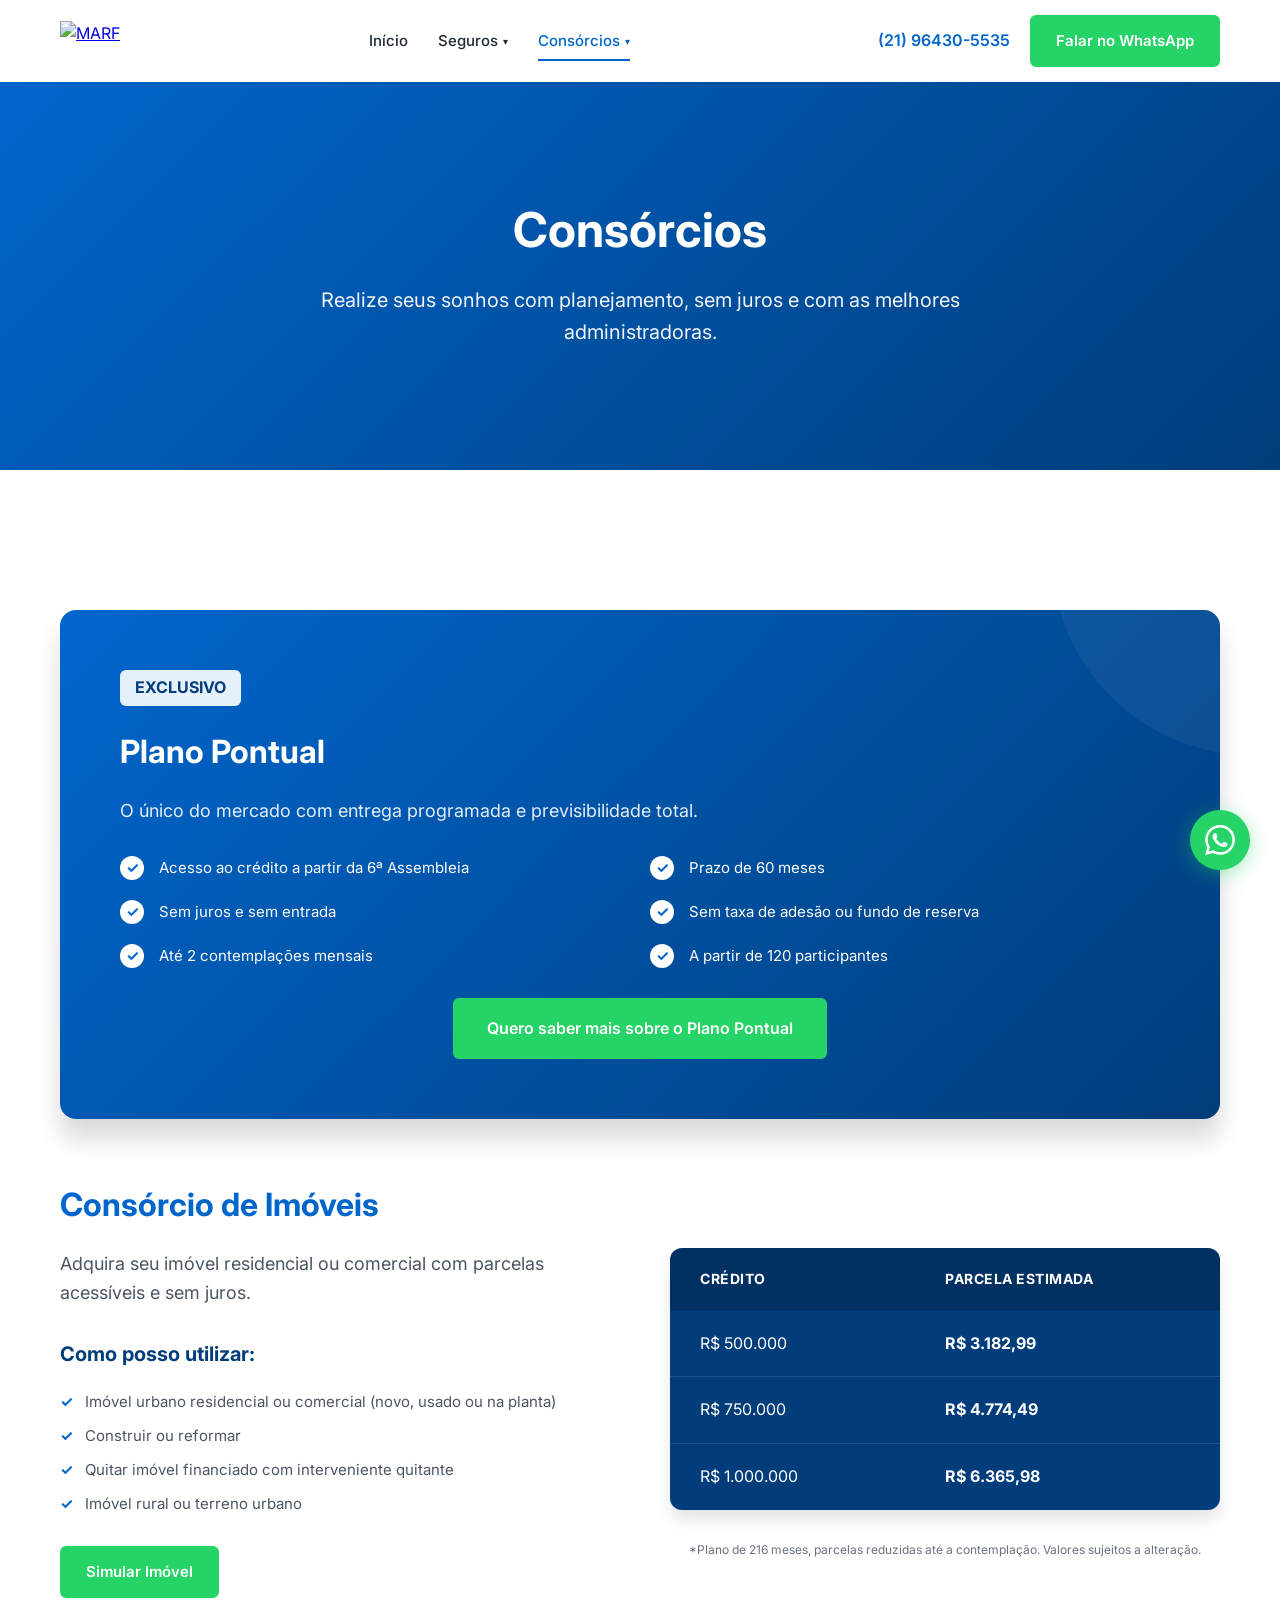
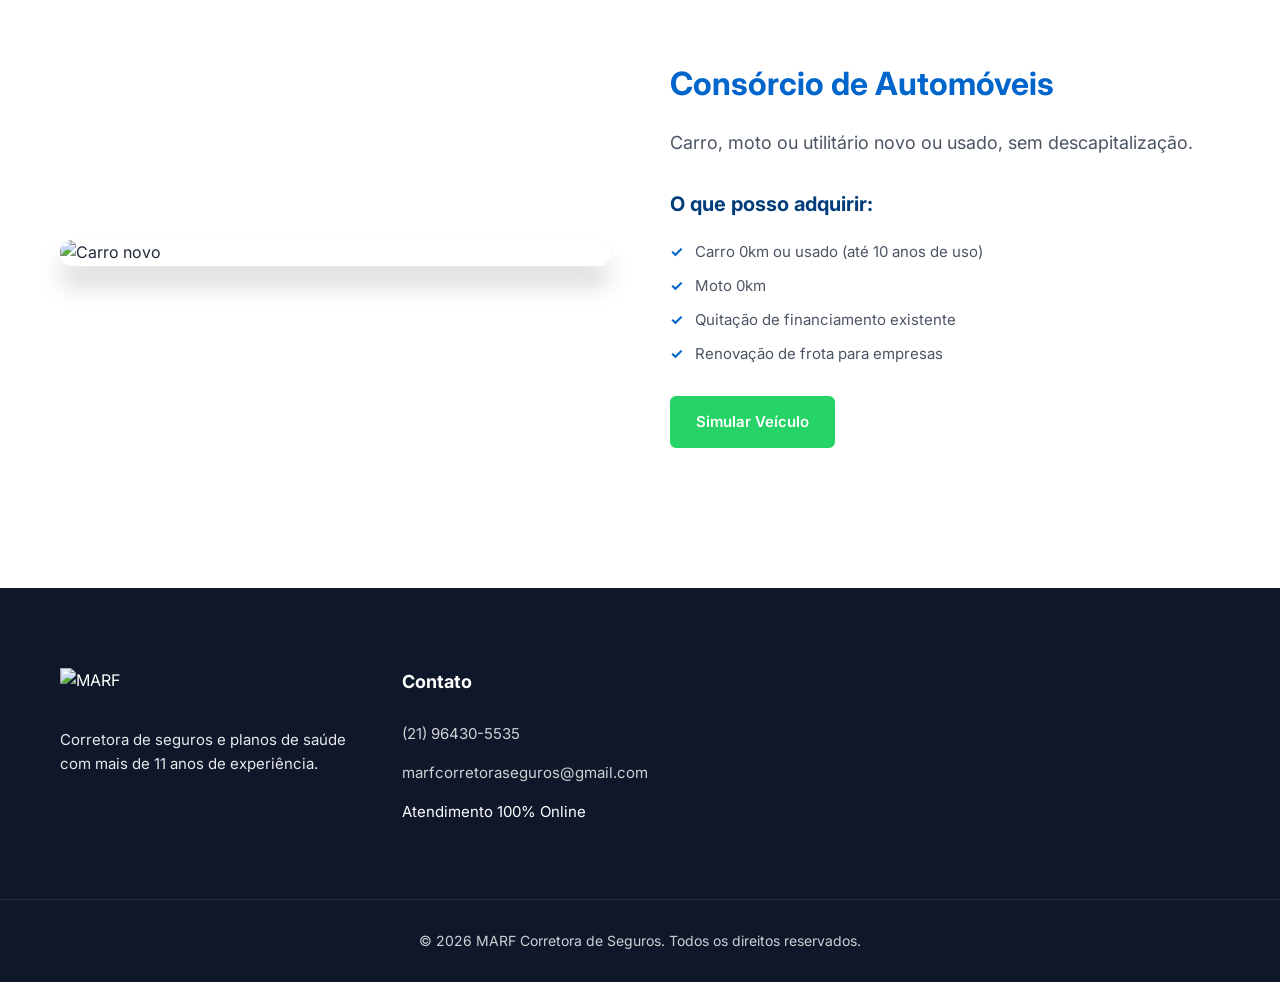
==== consorcios.html @ 1a81eced "Add files via upload" ====
<!DOCTYPE html>
<html lang="pt-BR">
<head>
  <meta charset="UTF-8">
  <meta name="viewport" content="width=device-width, initial-scale=1.0">
  <meta name="description" content="Consórcios de Imóveis, Automóveis e Serviços com a MARF. Sem juros, com as melhores administradoras.">
  <title>Consórcios – MARF Corretora de Seguros</title>
  
  <!-- Favicons -->
  <link rel="icon" type="image/png" href="/favicons/favicon-96x96.png" sizes="96x96" />
  <link rel="icon" type="image/svg+xml" href="/favicons/favicon.svg" />
  <link rel="shortcut icon" href="/favicons/favicon.ico" />
  <link rel="apple-touch-icon" sizes="180x180" href="/favicons/apple-touch-icon.png" />
  <meta name="apple-mobile-web-app-title" content="MARF" />
  <link rel="manifest" href="/favicons/site.webmanifest" />
  
  <link rel="preconnect" href="https://fonts.googleapis.com">
  <link href="https://fonts.googleapis.com/css2?family=Inter:wght@400;500;600;700&display=swap" rel="stylesheet">
  <link rel="stylesheet" href="style.css">
</head>
<body>
  <header class="header" id="main-header">
    <div class="header-container">
      <a href="/" class="logo"><img src="/img/logo.png" alt="MARF"></a>
      <nav class="main-nav">
        <ul class="nav-list">
          <li><a href="/">Início</a></li>
          <li class="dropdown">
            <a href="#" class="dropdown-toggle">Seguros <span class="arrow">▾</span></a>
            <ul class="dropdown-menu">
              <li><a href="/seguros.html?tipo=auto">Auto</a></li>
              <li><a href="/seguros.html?tipo=moto">Moto</a></li>
            </ul>
          </li>
          <li class="dropdown">
            <a href="#" class="dropdown-toggle active">Consórcios <span class="arrow">▾</span></a>
            <ul class="dropdown-menu">
              <li><a href="/consorcios.html?tipo=imoveis">Imóveis</a></li>
              <li><a href="/consorcios.html?tipo=automoveis">Automóveis</a></li>
              <li><a href="/consorcios.html?tipo=pesados">Pesados</a></li>
              <li><a href="/consorcios.html?tipo=servicos">Serviços</a></li>
            </ul>
          </li>
        </ul>
      </nav>
      <div class="nav-actions">
        <a href="tel:+5521964305535" class="phone-link">(21) 96430-5535</a>
        <a href="#" class="btn btn-whatsapp" data-wa>Falar no WhatsApp</a>
        <button class="hamburger" id="menu-toggle" aria-label="Menu"><span></span><span></span><span></span></button>
      </div>
    </div>
  </header>

  <section class="page-hero">
    <div class="hero-content">
      <h1>Consórcios</h1>
      <p>Realize seus sonhos com planejamento, sem juros e com as melhores administradoras.</p>
    </div>
  </section>

  <section class="section">
    <div class="container">
      <!-- PLANO PONTUAL DESTAQUE -->
      <div class="plano-pontual animate-on-scroll">
        <span class="highlight">EXCLUSIVO</span>
        <h3>Plano Pontual</h3>
        <p style="font-size: 18px; opacity: 0.9; margin-bottom: 20px;">O único do mercado com entrega programada e previsibilidade total.</p>
        <div class="plano-pontual-features">
          <div class="plano-pontual-feature">Acesso ao crédito a partir da 6ª Assembleia</div>
          <div class="plano-pontual-feature">Prazo de 60 meses</div>
          <div class="plano-pontual-feature">Sem juros e sem entrada</div>
          <div class="plano-pontual-feature">Sem taxa de adesão ou fundo de reserva</div>
          <div class="plano-pontual-feature">Até 2 contemplações mensais</div>
          <div class="plano-pontual-feature">A partir de 120 participantes</div>
        </div>
        <div style="margin-top: 30px; text-align: center;">
          <a href="#" class="btn btn-whatsapp btn-large" data-wa>Quero saber mais sobre o Plano Pontual</a>
        </div>
      </div>

      <!-- CONSÓRCIO DE IMÓVEIS -->
      <div class="two-column-layout animate-on-scroll">
        <div class="two-column-content">
          <h3>Consórcio de Imóveis</h3>
          <p class="subtitle">Adquira seu imóvel residencial ou comercial com parcelas acessíveis e sem juros.</p>
          <h4>Como posso utilizar:</h4>
          <ul>
            <li>Imóvel urbano residencial ou comercial (novo, usado ou na planta)</li>
            <li>Construir ou reformar</li>
            <li>Quitar imóvel financiado com interveniente quitante</li>
            <li>Imóvel rural ou terreno urbano</li>
          </ul>
          <a href="#" class="btn btn-whatsapp" data-wa>Simular Imóvel</a>
        </div>
        <div class="two-column-image">
          <div class="simulation-table">
            <div class="simulation-table-header">
              <div>Crédito</div>
              <div>Parcela Estimada</div>
            </div>
            <div class="simulation-table-row"><div>R$ 500.000</div><div><strong>R$ 3.182,99</strong></div></div>
            <div class="simulation-table-row"><div>R$ 750.000</div><div><strong>R$ 4.774,49</strong></div></div>
            <div class="simulation-table-row"><div>R$ 1.000.000</div><div><strong>R$ 6.365,98</strong></div></div>
          </div>
          <p style="font-size: 12px; color: var(--text-light); margin-top: 10px; text-align: center;">*Plano de 216 meses, parcelas reduzidas até a contemplação. Valores sujeitos a alteração.</p>
        </div>
      </div>

      <div class="section-divider" style="margin: 60px auto;"></div>

      <!-- CONSÓRCIO DE AUTOMÓVEIS -->
      <div class="two-column-layout reverse animate-on-scroll">
        <div class="two-column-content">
          <h3>Consórcio de Automóveis</h3>
          <p class="subtitle">Carro, moto ou utilitário novo ou usado, sem descapitalização.</p>
          <h4>O que posso adquirir:</h4>
          <ul>
            <li>Carro 0km ou usado (até 10 anos de uso)</li>
            <li>Moto 0km</li>
            <li>Quitação de financiamento existente</li>
            <li>Renovação de frota para empresas</li>
          </ul>
          <a href="#" class="btn btn-whatsapp" data-wa>Simular Veículo</a>
        </div>
        <div class="two-column-image">
          <img src="https://images.unsplash.com/photo-1533473359331-0135ef1b58bf?auto=format&fit=crop&w=600&q=80" alt="Carro novo" style="border-radius: 12px; box-shadow: 0 20px 25px rgba(0,0,0,0.15);">
        </div>
      </div>

    </div>
  </section>

  <footer class="footer">
    <div class="footer-container">
      <div class="footer-col">
        <img src="/img/logo-white.svg" alt="MARF" width="120" height="40" style="margin-bottom: 20px;">
        <p class="footer-desc">Corretora de seguros e planos de saúde com mais de 11 anos de experiência.</p>
      </div>
      <div class="footer-col">
        <h4>Contato</h4>
        <ul class="footer-contact">
          <li><a href="tel:+5521964305535">(21) 96430-5535</a></li>
          <li><a href="mailto:marfcorretoraseguros@gmail.com">marfcorretoraseguros@gmail.com</a></li>
          <li><span>Atendimento 100% Online</span></li>
        </ul>
      </div>
    </div>
    <div class="footer-bottom"><p>© 2026 MARF Corretora de Seguros. Todos os direitos reservados.</p></div>
  </footer>

  <a href="#" class="wa-float" id="wa-float" aria-label="Falar no WhatsApp">
    <svg width="30" height="30" viewBox="0 0 24 24" fill="white"><path d="M17.472 14.382c-.297-.149-1.758-.867-2.03-.967-.273-.099-.471-.148-.67.15-.197.297-.767.966-.94 1.164-.173.199-.347.223-.644.075-.297-.15-1.255-.463-2.39-1.475-.883-.788-1.48-1.761-1.653-2.059-.173-.297-.018-.458.13-.606.134-.133.298-.347.446-.52.149-.174.198-.298.298-.497.099-.198.05-.371-.025-.52-.075-.149-.669-1.612-.916-2.207-.242-.579-.487-.5-.669-.51-.173-.008-.371-.01-.57-.01-.198 0-.52.074-.792.372-.272.297-1.04 1.016-1.04 2.479 0 1.462 1.065 2.875 1.213 3.074.149.198 2.096 3.2 5.077 4.487.709.306 1.262.489 1.694.625.712.227 1.36.195 1.871.118.571-.085 1.758-.719 2.006-1.413.248-.694.248-1.289.173-1.413-.074-.124-.272-.198-.57-.347m-5.421 7.403h-.004a9.87 9.87 0 01-5.031-1.378l-.361-.214-3.741.982.998-3.648-.235-.374a9.86 9.86 0 01-1.51-5.26c.001-5.45 4.436-9.884 9.888-9.884 2.64 0 5.122 1.03 6.988 2.898a9.825 9.825 0 012.893 6.994c-.003 5.45-4.437 9.884-9.885 9.884m8.413-18.297A11.815 11.815 0 0012.05 0C5.495 0 .16 5.335.157 11.892c0 2.096.547 4.142 1.588 5.945L.057 24l6.305-1.654a11.882 11.882 0 005.683 1.448h.005c6.554 0 11.89-5.335 11.893-11.893a11.821 11.821 0 00-3.48-8.413z"/></svg>
  </a>

  <script src="app.js"></script>
  <script src="whatsapp.js"></script>
</body>
</html>
---- style.css ----
/* ===== VARIÁVEIS CSS (Paleta Azul Unificada) ===== */
:root {
  --primary: #0066cc;
  --primary-dark: #003d7a;
  --primary-light: #e6f0fa;
  --accent: #0052a3;
  
  --text-dark: #1f2937;
  --text-medium: #4b5563;
  --text-light: #6b7280;
  --border: #e5e7eb;
  --border-light: #f3f4f6;
  --bg-light: #f8fafc;
  --white: #ffffff;
  --dark: #0f172a;
  
  /* Mantido verde apenas para o WhatsApp (padrão de UX) */
  --whatsapp: #25D366;
  --whatsapp-dark: #128C7E;
  
  --spacing-xs: 10px;
  --spacing-sm: 15px;
  --spacing-md: 20px;
  --spacing-lg: 30px;
  --spacing-xl: 40px;
  --spacing-2xl: 60px;
  --spacing-3xl: 80px;
  
  --radius-sm: 6px;
  --radius-md: 8px;
  --radius-lg: 12px;
  --radius-xl: 16px;
  --radius-full: 50%;
  
  --shadow-sm: 0 1px 2px rgba(0,0,0,0.05);
  --shadow-md: 0 4px 6px rgba(0,0,0,0.1);
  --shadow-lg: 0 10px 15px rgba(0,0,0,0.1);
  --shadow-xl: 0 20px 25px rgba(0,0,0,0.15);
  --shadow-whatsapp: 0 4px 20px rgba(37, 211, 102, 0.4);
  
  --transition-base: 0.3s ease;
  --transition-slow: 0.6s ease;
}

/* ===== RESET E BASE ===== */
* { margin: 0; padding: 0; box-sizing: border-box; }

body {
  font-family: 'Inter', -apple-system, BlinkMacSystemFont, 'Segoe UI', sans-serif;
  line-height: 1.6;
  color: var(--text-dark);
  overflow-x: hidden;
  -webkit-font-smoothing: antialiased;
}

.container { max-width: 1200px; margin: 0 auto; padding: 0 var(--spacing-md); }
img { max-width: 100%; height: auto; display: block; }

/* Inline SVGs styling */
.icon-svg {
  width: 48px;
  height: 48px;
  stroke: var(--primary);
  stroke-width: 1.5;
  fill: none;
  stroke-linecap: round;
  stroke-linejoin: round;
  margin: 0 auto var(--spacing-md);
  display: block;
}
.icon-svg.small { width: 20px; height: 20px; margin: 0; }
.icon-svg.medium { width: 32px; height: 32px; margin: 0; }

/* ===== HEADER ===== */
.header {
  position: fixed; top: 0; left: 0; right: 0;
  background: var(--white);
  box-shadow: var(--shadow-sm);
  z-index: 1000;
  transition: all var(--transition-base);
}
.header.scrolled { box-shadow: var(--shadow-lg); }
.header-container {
  max-width: 1200px; margin: 0 auto;
  padding: var(--spacing-sm) var(--spacing-md);
  display: flex; align-items: center; justify-content: space-between;
}
.logo img { height: 40px; width: auto; transition: transform var(--transition-base); }
.logo img:hover { transform: scale(1.05); }

/* ===== NAVEGAÇÃO ===== */
.main-nav { display: flex; align-items: center; }
.nav-list { display: flex; list-style: none; gap: var(--spacing-lg); align-items: center; }
.nav-list > li > a {
  text-decoration: none; color: var(--text-dark); font-weight: 500; font-size: 15px;
  transition: color var(--transition-base); position: relative; padding: 8px 0;
}
.nav-list > li > a:hover, .nav-list > li > a.active { color: var(--primary); }
.nav-list > li > a.active::after {
  content: ''; position: absolute; bottom: 0; left: 0; right: 0; height: 2px;
  background: var(--primary); animation: slideIn 0.3s ease;
}
@keyframes slideIn { from { transform: scaleX(0); } to { transform: scaleX(1); } }

/* ===== DROPDOWN ===== */
.dropdown { position: relative; }
.dropdown-toggle {
  cursor: pointer; display: flex; align-items: center; gap: 5px;
  text-decoration: none; color: var(--text-dark); font-weight: 500; font-size: 15px;
  transition: color var(--transition-base); padding: 8px 0;
}
.dropdown-toggle:hover { color: var(--primary); }
.arrow { font-size: 10px; transition: transform var(--transition-base); }
.dropdown.active .arrow { transform: rotate(180deg); }

.dropdown-menu {
  position: absolute; top: 100%; left: 0; background: var(--white);
  min-width: 250px; box-shadow: var(--shadow-xl); border-radius: var(--radius-md);
  opacity: 0; visibility: hidden; transform: translateY(-10px);
  transition: all var(--transition-base); margin-top: var(--spacing-xs);
  border: 1px solid var(--border); overflow: hidden; z-index: 1000;
}
.dropdown.active .dropdown-menu { opacity: 1; visibility: visible; transform: translateY(0); }
.dropdown-menu li { list-style: none; border-bottom: 1px solid var(--border-light); }
.dropdown-menu li:last-child { border-bottom: none; }
.dropdown-menu a {
  display: block; padding: 12px 20px; color: var(--text-dark); font-size: 14px;
  text-decoration: none; transition: all var(--transition-base);
}
.dropdown-menu a:hover { background: var(--bg-light); color: var(--primary); padding-left: 25px; }
@media (min-width: 969px) {
  .dropdown:hover .dropdown-menu { opacity: 1; visibility: visible; transform: translateY(0); }
}

/* ===== NAV ACTIONS & BOTÕES ===== */
.nav-actions { display: flex; align-items: center; gap: var(--spacing-md); }
.phone-link {
  color: var(--primary); text-decoration: none; font-weight: 600; font-size: 16px;
  display: flex; align-items: center; gap: 5px; transition: color var(--transition-base);
}
.phone-link:hover { color: var(--primary-dark); }

.btn {
  display: inline-flex; align-items: center; justify-content: center;
  padding: 12px 24px; border-radius: var(--radius-sm); text-decoration: none;
  font-weight: 600; font-size: 15px; transition: all var(--transition-base);
  border: 2px solid transparent; cursor: pointer; gap: 8px;
}
.btn-whatsapp { background: var(--whatsapp); color: var(--white); border-color: var(--whatsapp); }
.btn-whatsapp:hover { background: var(--whatsapp-dark); border-color: var(--whatsapp-dark); transform: translateY(-2px); box-shadow: var(--shadow-whatsapp); }
.btn-outline { background: transparent; color: var(--primary); border-color: var(--primary); }
.btn-outline:hover { background: var(--primary); color: var(--white); }
.btn-large { padding: 16px 32px; font-size: 16px; }
.btn-small { padding: 8px 16px; font-size: 14px; }

/* ===== HAMBURGER ===== */
.hamburger {
  display: none; flex-direction: column; gap: 5px; background: none; border: none;
  cursor: pointer; padding: 5px; z-index: 1001;
}
.hamburger span {
  display: block; width: 25px; height: 3px; background: var(--text-dark);
  transition: all var(--transition-base); border-radius: 3px;
}
.hamburger.open span:nth-child(1) { transform: rotate(45deg) translate(5px, 5px); }
.hamburger.open span:nth-child(2) { opacity: 0; }
.hamburger.open span:nth-child(3) { transform: rotate(-45deg) translate(7px, -6px); }

/* ===== HERO ===== */
.hero {
  position: relative; height: 100vh; min-height: 600px;
  display: flex; align-items: center; justify-content: center;
  text-align: center; color: var(--white);
  background: linear-gradient(135deg, var(--primary) 0%, var(--primary-dark) 100%);
  overflow: hidden;
}
.hero-overlay {
  position: absolute; top: 0; left: 0; right: 0; bottom: 0;
  background: url('/img/hero-bg.jpg') center/cover; opacity: 0.2;
}
.hero-content {
  position: relative; z-index: 1; max-width: 800px; padding: 0 var(--spacing-md);
  animation: fadeInUp 0.8s ease;
}
@keyframes fadeInUp { from { opacity: 0; transform: translateY(30px); } to { opacity: 1; transform: translateY(0); } }
.hero h1 { font-size: 48px; font-weight: 700; margin-bottom: var(--spacing-md); line-height: 1.2; }
.hero-sub { font-size: 20px; margin-bottom: var(--spacing-xl); opacity: 0.95; }
.hero.fade-out { opacity: 0; pointer-events: none; }

/* ===== PAGE HERO ===== */
.page-hero {
  position: relative; height: 400px;
  display: flex; align-items: center; justify-content: center;
  text-align: center; color: var(--white);
  background: linear-gradient(135deg, var(--primary) 0%, var(--primary-dark) 100%);
  margin-top: 70px;
}
.page-hero h1 { font-size: 48px; font-weight: 700; margin-bottom: var(--spacing-sm); }
.page-hero p { font-size: 20px; opacity: 0.95; }

/* ===== SEÇÕES ===== */
.section { padding: var(--spacing-3xl) 0; }
.section h2 { font-size: 36px; font-weight: 700; text-align: center; margin-bottom: var(--spacing-sm); color: var(--primary); }
.section-sub { text-align: center; font-size: 18px; color: var(--text-light); margin-bottom: 50px; max-width: 600px; margin-left: auto; margin-right: auto; }
.section-title { font-size: 28px; font-weight: 700; margin: var(--spacing-2xl) 0 var(--spacing-lg); color: var(--text-dark); text-align: center; }

/* ===== STATS ===== */
.stats-section { background: var(--bg-light); }
.stats-grid { display: grid; grid-template-columns: repeat(4, 1fr); gap: var(--spacing-lg); text-align: center; }
.stat-item { padding: var(--spacing-lg) var(--spacing-md); }
.stat-number { display: block; font-size: 48px; font-weight: 700; color: var(--primary); margin-bottom: var(--spacing-xs); }
.stat-label { font-size: 16px; color: var(--text-light); font-weight: 500; }

/* ===== FEATURES ===== */
.features-grid { display: grid; grid-template-columns: repeat(4, 1fr); gap: var(--spacing-lg); }
.feature-card {
  text-align: center; padding: var(--spacing-xl) var(--spacing-lg);
  background: var(--white); border-radius: var(--radius-lg);
  box-shadow: var(--shadow-md); transition: transform var(--transition-base), box-shadow var(--transition-base);
}
.feature-card:hover { transform: translateY(-5px); box-shadow: var(--shadow-lg); }
.feature-card h3 { font-size: 20px; margin-bottom: var(--spacing-sm); color: var(--text-dark); }
.feature-card p { color: var(--text-light); font-size: 15px; line-height: 1.6; }

/* ===== HOW IT WORKS ===== */
.how-section { background: var(--bg-light); }
.steps-grid { display: grid; grid-template-columns: repeat(4, 1fr); gap: var(--spacing-lg); margin-bottom: 50px; }
.step-item { text-align: center; position: relative; }
.step-item:not(:last-child)::after {
  content: '→'; position: absolute; right: -20px; top: 30px;
  font-size: 24px; color: var(--primary); opacity: 0.5;
}
.step-number {
  display: flex; align-items: center; justify-content: center;
  width: 60px; height: 60px; background: var(--primary); color: var(--white);
  font-size: 24px; font-weight: 700; border-radius: var(--radius-full);
  margin: 0 auto var(--spacing-md); transition: transform var(--transition-base);
}
.step-item:hover .step-number { transform: scale(1.1) rotate(5deg); }
.step-item h3 { font-size: 20px; margin-bottom: var(--spacing-xs); color: var(--text-dark); }
.step-item p { color: var(--text-light); font-size: 15px; }
.cta-center { text-align: center; }

/* ===== PRODUCTS GRID ===== */
.products-grid { display: grid; grid-template-columns: repeat(auto-fit, minmax(280px, 1fr)); gap: var(--spacing-lg); margin-top: 50px; }
.product-card {
  background: var(--white); padding: var(--spacing-xl) var(--spacing-lg);
  border-radius: var(--radius-lg); border: 2px solid var(--border);
  text-align: center; transition: all var(--transition-base); position: relative; overflow: hidden;
}
.product-card::before {
  content: ''; position: absolute; top: 0; left: 0; right: 0; height: 4px;
  background: var(--primary); transform: scaleX(0); transition: transform var(--transition-base);
}
.product-card:hover { border-color: var(--primary); transform: translateY(-5px); box-shadow: 0 8px 25px rgba(0,102,204,0.15); }
.product-card:hover::before { transform: scaleX(1); }
.product-card h3 { font-size: 20px; margin-bottom: var(--spacing-sm); color: var(--text-dark); }
.product-card p { color: var(--text-light); font-size: 15px; margin-bottom: 25px; line-height: 1.6; }

/* ===== TWO COLUMN LAYOUT & TABLES ===== */
.two-column-layout { display: grid; grid-template-columns: 1fr 1fr; gap: var(--spacing-2xl); align-items: center; margin: var(--spacing-2xl) 0; }
.two-column-layout.reverse { direction: rtl; }
.two-column-layout.reverse > * { direction: ltr; }
.two-column-content h3 { font-size: 32px; font-weight: 700; margin-bottom: var(--spacing-md); color: var(--primary); }
.two-column-content .subtitle { font-size: 18px; color: var(--text-medium); margin-bottom: var(--spacing-lg); line-height: 1.6; }
.two-column-content h4 { font-size: 20px; color: var(--primary-dark); margin: var(--spacing-lg) 0 var(--spacing-md); }
.two-column-content ul { list-style: none; margin-bottom: var(--spacing-lg); }
.two-column-content li {
  font-size: 15px; color: var(--text-medium); margin-bottom: var(--spacing-xs);
  padding-left: 25px; position: relative; line-height: 1.6;
}
.two-column-content li::before { content: '✓'; position: absolute; left: 0; color: var(--primary); font-weight: bold; }

.simulation-table {
  background: var(--primary-dark); border-radius: var(--radius-lg);
  overflow: hidden; margin: var(--spacing-lg) 0; box-shadow: var(--shadow-lg);
}
.simulation-table-header {
  display: grid; grid-template-columns: 1fr 1fr; background: rgba(0,0,0,0.2);
  padding: var(--spacing-md) var(--spacing-lg); font-weight: 700; color: var(--white);
  font-size: 14px; text-transform: uppercase; letter-spacing: 0.5px;
}
.simulation-table-row {
  display: grid; grid-template-columns: 1fr 1fr; padding: var(--spacing-md) var(--spacing-lg);
  border-bottom: 1px solid rgba(255,255,255,0.1); color: var(--white); font-size: 16px;
  transition: background var(--transition-base);
}
.simulation-table-row:last-child { border-bottom: none; }
.simulation-table-row:hover { background: rgba(255,255,255,0.1); }
.simulation-table-row strong { font-weight: 700; }

.plano-pontual {
  background: linear-gradient(135deg, var(--primary) 0%, var(--primary-dark) 100%);
  border-radius: var(--radius-xl); padding: var(--spacing-2xl); color: var(--white);
  margin: var(--spacing-2xl) 0; box-shadow: var(--shadow-xl); position: relative; overflow: hidden;
}
.plano-pontual::before {
  content: ''; position: absolute; top: -50%; right: -20%; width: 400px; height: 400px;
  background: rgba(255,255,255,0.05); border-radius: var(--radius-full);
}
.plano-pontual h3 { font-size: 32px; font-weight: 700; margin-bottom: var(--spacing-md); position: relative; z-index: 1; }
.plano-pontual .highlight {
  background: var(--primary-light); color: var(--primary-dark);
  padding: 5px 15px; border-radius: var(--radius-sm); font-weight: 700;
  display: inline-block; margin-bottom: var(--spacing-md);
}
.plano-pontual-features {
  display: grid; grid-template-columns: repeat(2, 1fr); gap: var(--spacing-md);
  margin-top: var(--spacing-lg); position: relative; z-index: 1;
}
.plano-pontual-feature { display: flex; align-items: center; gap: var(--spacing-sm); font-size: 15px; }
.plano-pontual-feature::before {
  content: '✓'; background: var(--white); color: var(--primary);
  width: 24px; height: 24px; border-radius: var(--radius-full);
  display: flex; align-items: center; justify-content: center; font-weight: bold; flex-shrink: 0;
}

/* ===== FOOTER ===== */
.footer { background: var(--dark); color: var(--white); padding: var(--spacing-3xl) 0 0; }
.footer-container {
  max-width: 1200px; margin: 0 auto; padding: 0 var(--spacing-md);
  display: grid; grid-template-columns: 2fr 1fr 1fr 1fr 1fr; gap: var(--spacing-xl); margin-bottom: var(--spacing-2xl);
}
.footer-desc { font-size: 15px; line-height: 1.6; opacity: 0.9; margin-bottom: 25px; }
.footer-social { display: flex; gap: var(--spacing-sm); }
.footer-social a {
  width: 40px; height: 40px; background: rgba(255,255,255,0.1);
  border-radius: var(--radius-full); display: flex; align-items: center; justify-content: center;
  transition: all var(--transition-base);
}
.footer-social a:hover { background: var(--primary); transform: translateY(-3px); }
.footer-col h4 { font-size: 18px; margin-bottom: 25px; color: var(--white); }
.footer-col ul { list-style: none; }
.footer-col li { margin-bottom: 12px; }
.footer-col a { color: rgba(255,255,255,0.8); text-decoration: none; font-size: 15px; transition: color var(--transition-base); }
.footer-col a:hover { color: var(--primary); }
.footer-contact li { display: flex; align-items: center; gap: var(--spacing-xs); margin-bottom: var(--spacing-sm); font-size: 15px; }
.footer-bottom { border-top: 1px solid rgba(255,255,255,0.1); padding: var(--spacing-lg) var(--spacing-md); text-align: center; font-size: 14px; opacity: 0.8; }

/* ===== WHATSAPP FLOAT ===== */
.wa-float {
  position: fixed; bottom: 30px; right: 30px; width: 60px; height: 60px;
  background: var(--whatsapp); border-radius: var(--radius-full);
  display: flex; align-items: center; justify-content: center;
  box-shadow: var(--shadow-whatsapp); z-index: 999;
  transition: all var(--transition-base); animation: pulse 2s infinite;
}
@keyframes pulse {
  0%, 100% { box-shadow: var(--shadow-whatsapp); }
  50% { box-shadow: 0 6px 30px rgba(37, 211, 102, 0.6); }
}
.wa-float:hover { transform: scale(1.1); box-shadow: 0 6px 30px rgba(37, 211, 102, 0.6); animation: none; }

/* ===== ANIMAÇÕES ===== */
.animate-on-scroll { opacity: 0; transform: translateY(30px); transition: opacity var(--transition-slow), transform var(--transition-slow); }
.animate-on-scroll.animated { opacity: 1; transform: translateY(0); }

/* ===== RESPONSIVIDADE ===== */
@media (max-width: 1024px) {
  .nav-list { gap: var(--spacing-md); }
  .stats-grid, .features-grid { grid-template-columns: repeat(2, 1fr); }
  .steps-grid { grid-template-columns: repeat(2, 1fr); }
  .step-item:not(:last-child)::after { display: none; }
  .footer-container { grid-template-columns: repeat(3, 1fr); }
  .hero h1, .page-hero h1 { font-size: 40px; }
  .two-column-layout { grid-template-columns: 1fr; }
  .two-column-layout.reverse { direction: ltr; }
  .plano-pontual-features { grid-template-columns: 1fr; }
}

@media (max-width: 768px) {
  .hamburger { display: flex; }
  .main-nav {
    position: fixed; top: 70px; right: -100%; width: 260px; max-width: 75%;
    height: calc(100vh - 70px); background: var(--white); box-shadow: -5px 0 25px rgba(0,0,0,0.2);
    transition: right var(--transition-base); z-index: 999; overflow-y: auto;
  }
  .nav-open .main-nav { right: 0; }
  .nav-list { flex-direction: column; align-items: stretch; gap: 0; }
  .nav-list::before {
    content: ''; display: block; padding: var(--spacing-lg) var(--spacing-md) var(--spacing-md);
    background: url('/img/logo.svg') center/contain no-repeat; height: 80px;
    border-bottom: 1px solid var(--border-light); margin-bottom: var(--spacing-xs);
  }
  .nav-list > li { width: 100%; border-bottom: 1px solid var(--border-light); }
  .nav-list > li > a, .dropdown-toggle { display: flex; justify-content: space-between; align-items: center; padding: var(--spacing-sm) var(--spacing-md); font-size: 16px; }
  .nav-actions { position: fixed; top: var(--spacing-sm); right: 50px; z-index: 1000; }
  .nav-actions .phone-link, .nav-actions .btn-whatsapp { display: none; }
  .dropdown-menu {
    position: static; opacity: 1; visibility: visible; transform: none; box-shadow: none; border: none;
    border-left: 3px solid var(--primary); margin: 0; max-height: 0; overflow: hidden;
    transition: max-height var(--transition-base); background: var(--bg-light);
  }
  .dropdown.active .dropdown-menu { max-height: 500px; }
  .section { padding: var(--spacing-2xl) 0; }
  .section h2 { font-size: 28px; }
  .hero, .page-hero { min-height: 400px; height: auto; padding: var(--spacing-3xl) 0; }
  .hero h1, .page-hero h1 { font-size: 32px; }
  .stat-number { font-size: 36px; }
  .products-grid { grid-template-columns: 1fr; }
  .footer-container { grid-template-columns: 1fr; }
  .simulation-table-header, .simulation-table-row { grid-template-columns: 1fr; gap: var(--spacing-xs); }
}

@media (max-width: 480px) {
  .header-container { padding: var(--spacing-xs) var(--spacing-sm); }
  .logo img { height: 32px; }
  .hero h1, .page-hero h1 { font-size: 26px; }
  .btn-large { padding: 14px 24px; font-size: 15px; }
  .section h2 { font-size: 24px; }
  .stat-number { font-size: 32px; }
  .wa-float { width: 50px; height: 50px; bottom: var(--spacing-md); right: var(--spacing-md); }
}

@media (prefers-reduced-motion: reduce) {
  *, *::before, *::after {
    animation-duration: 0.01ms !important; animation-iteration-count: 1 !important; transition-duration: 0.01ms !important;
  }
  .animate-on-scroll { opacity: 1; transform: none; }
}

a:focus, button:focus { outline: 2px solid var(--primary); outline-offset: 2px; }/* ===== VARIÁVEIS CSS (Paleta Azul Unificada) ===== */
:root {
  --primary: #0066cc;
  --primary-dark: #003d7a;
  --primary-light: #e6f0fa;
  --accent: #0052a3;
  
  --text-dark: #1f2937;
  --text-medium: #4b5563;
  --text-light: #6b7280;
  --border: #e5e7eb;
  --border-light: #f3f4f6;
  --bg-light: #f8fafc;
  --white: #ffffff;
  --dark: #0f172a;
  
  /* Mantido verde apenas para o WhatsApp (padrão de UX) */
  --whatsapp: #25D366;
  --whatsapp-dark: #128C7E;
  
  --spacing-xs: 10px;
  --spacing-sm: 15px;
  --spacing-md: 20px;
  --spacing-lg: 30px;
  --spacing-xl: 40px;
  --spacing-2xl: 60px;
  --spacing-3xl: 80px;
  
  --radius-sm: 6px;
  --radius-md: 8px;
  --radius-lg: 12px;
  --radius-xl: 16px;
  --radius-full: 50%;
  
  --shadow-sm: 0 1px 2px rgba(0,0,0,0.05);
  --shadow-md: 0 4px 6px rgba(0,0,0,0.1);
  --shadow-lg: 0 10px 15px rgba(0,0,0,0.1);
  --shadow-xl: 0 20px 25px rgba(0,0,0,0.15);
  --shadow-whatsapp: 0 4px 20px rgba(37, 211, 102, 0.4);
  
  --transition-base: 0.3s ease;
  --transition-slow: 0.6s ease;
}

/* ===== RESET E BASE ===== */
* { margin: 0; padding: 0; box-sizing: border-box; }

body {
  font-family: 'Inter', -apple-system, BlinkMacSystemFont, 'Segoe UI', sans-serif;
  line-height: 1.6;
  color: var(--text-dark);
  overflow-x: hidden;
  -webkit-font-smoothing: antialiased;
}

.container { max-width: 1200px; margin: 0 auto; padding: 0 var(--spacing-md); }
img { max-width: 100%; height: auto; display: block; }

/* Inline SVGs styling */
.icon-svg {
  width: 48px;
  height: 48px;
  stroke: var(--primary);
  stroke-width: 1.5;
  fill: none;
  stroke-linecap: round;
  stroke-linejoin: round;
  margin: 0 auto var(--spacing-md);
  display: block;
}
.icon-svg.small { width: 20px; height: 20px; margin: 0; }
.icon-svg.medium { width: 32px; height: 32px; margin: 0; }

/* ===== HEADER ===== */
.header {
  position: fixed; top: 0; left: 0; right: 0;
  background: var(--white);
  box-shadow: var(--shadow-sm);
  z-index: 1000;
  transition: all var(--transition-base);
}
.header.scrolled { box-shadow: var(--shadow-lg); }
.header-container {
  max-width: 1200px; margin: 0 auto;
  padding: var(--spacing-sm) var(--spacing-md);
  display: flex; align-items: center; justify-content: space-between;
}
.logo img { height: 40px; width: auto; transition: transform var(--transition-base); }
.logo img:hover { transform: scale(1.05); }

/* ===== NAVEGAÇÃO ===== */
.main-nav { display: flex; align-items: center; }
.nav-list { display: flex; list-style: none; gap: var(--spacing-lg); align-items: center; }
.nav-list > li > a {
  text-decoration: none; color: var(--text-dark); font-weight: 500; font-size: 15px;
  transition: color var(--transition-base); position: relative; padding: 8px 0;
}
.nav-list > li > a:hover, .nav-list > li > a.active { color: var(--primary); }
.nav-list > li > a.active::after {
  content: ''; position: absolute; bottom: 0; left: 0; right: 0; height: 2px;
  background: var(--primary); animation: slideIn 0.3s ease;
}
@keyframes slideIn { from { transform: scaleX(0); } to { transform: scaleX(1); } }

/* ===== DROPDOWN ===== */
.dropdown { position: relative; }
.dropdown-toggle {
  cursor: pointer; display: flex; align-items: center; gap: 5px;
  text-decoration: none; color: var(--text-dark); font-weight: 500; font-size: 15px;
  transition: color var(--transition-base); padding: 8px 0;
}
.dropdown-toggle:hover { color: var(--primary); }
.arrow { font-size: 10px; transition: transform var(--transition-base); }
.dropdown.active .arrow { transform: rotate(180deg); }

.dropdown-menu {
  position: absolute; top: 100%; left: 0; background: var(--white);
  min-width: 250px; box-shadow: var(--shadow-xl); border-radius: var(--radius-md);
  opacity: 0; visibility: hidden; transform: translateY(-10px);
  transition: all var(--transition-base); margin-top: var(--spacing-xs);
  border: 1px solid var(--border); overflow: hidden; z-index: 1000;
}
.dropdown.active .dropdown-menu { opacity: 1; visibility: visible; transform: translateY(0); }
.dropdown-menu li { list-style: none; border-bottom: 1px solid var(--border-light); }
.dropdown-menu li:last-child { border-bottom: none; }
.dropdown-menu a {
  display: block; padding: 12px 20px; color: var(--text-dark); font-size: 14px;
  text-decoration: none; transition: all var(--transition-base);
}
.dropdown-menu a:hover { background: var(--bg-light); color: var(--primary); padding-left: 25px; }
@media (min-width: 969px) {
  .dropdown:hover .dropdown-menu { opacity: 1; visibility: visible; transform: translateY(0); }
}

/* ===== NAV ACTIONS & BOTÕES ===== */
.nav-actions { display: flex; align-items: center; gap: var(--spacing-md); }
.phone-link {
  color: var(--primary); text-decoration: none; font-weight: 600; font-size: 16px;
  display: flex; align-items: center; gap: 5px; transition: color var(--transition-base);
}
.phone-link:hover { color: var(--primary-dark); }

.btn {
  display: inline-flex; align-items: center; justify-content: center;
  padding: 12px 24px; border-radius: var(--radius-sm); text-decoration: none;
  font-weight: 600; font-size: 15px; transition: all var(--transition-base);
  border: 2px solid transparent; cursor: pointer; gap: 8px;
}
.btn-whatsapp { background: var(--whatsapp); color: var(--white); border-color: var(--whatsapp); }
.btn-whatsapp:hover { background: var(--whatsapp-dark); border-color: var(--whatsapp-dark); transform: translateY(-2px); box-shadow: var(--shadow-whatsapp); }
.btn-outline { background: transparent; color: var(--primary); border-color: var(--primary); }
.btn-outline:hover { background: var(--primary); color: var(--white); }
.btn-large { padding: 16px 32px; font-size: 16px; }
.btn-small { padding: 8px 16px; font-size: 14px; }

/* ===== HAMBURGER ===== */
.hamburger {
  display: none; flex-direction: column; gap: 5px; background: none; border: none;
  cursor: pointer; padding: 5px; z-index: 1001;
}
.hamburger span {
  display: block; width: 25px; height: 3px; background: var(--text-dark);
  transition: all var(--transition-base); border-radius: 3px;
}
.hamburger.open span:nth-child(1) { transform: rotate(45deg) translate(5px, 5px); }
.hamburger.open span:nth-child(2) { opacity: 0; }
.hamburger.open span:nth-child(3) { transform: rotate(-45deg) translate(7px, -6px); }

/* ===== HERO ===== */
.hero {
  position: relative; height: 100vh; min-height: 600px;
  display: flex; align-items: center; justify-content: center;
  text-align: center; color: var(--white);
  background: linear-gradient(135deg, var(--primary) 0%, var(--primary-dark) 100%);
  overflow: hidden;
}
.hero-overlay {
  position: absolute; top: 0; left: 0; right: 0; bottom: 0;
  background: url('/img/hero-bg.jpg') center/cover; opacity: 0.2;
}
.hero-content {
  position: relative; z-index: 1; max-width: 800px; padding: 0 var(--spacing-md);
  animation: fadeInUp 0.8s ease;
}
@keyframes fadeInUp { from { opacity: 0; transform: translateY(30px); } to { opacity: 1; transform: translateY(0); } }
.hero h1 { font-size: 48px; font-weight: 700; margin-bottom: var(--spacing-md); line-height: 1.2; }
.hero-sub { font-size: 20px; margin-bottom: var(--spacing-xl); opacity: 0.95; }
.hero.fade-out { opacity: 0; pointer-events: none; }

/* ===== PAGE HERO ===== */
.page-hero {
  position: relative; height: 400px;
  display: flex; align-items: center; justify-content: center;
  text-align: center; color: var(--white);
  background: linear-gradient(135deg, var(--primary) 0%, var(--primary-dark) 100%);
  margin-top: 70px;
}
.page-hero h1 { font-size: 48px; font-weight: 700; margin-bottom: var(--spacing-sm); }
.page-hero p { font-size: 20px; opacity: 0.95; }

/* ===== SEÇÕES ===== */
.section { padding: var(--spacing-3xl) 0; }
.section h2 { font-size: 36px; font-weight: 700; text-align: center; margin-bottom: var(--spacing-sm); color: var(--primary); }
.section-sub { text-align: center; font-size: 18px; color: var(--text-light); margin-bottom: 50px; max-width: 600px; margin-left: auto; margin-right: auto; }
.section-title { font-size: 28px; font-weight: 700; margin: var(--spacing-2xl) 0 var(--spacing-lg); color: var(--text-dark); text-align: center; }

/* ===== STATS ===== */
.stats-section { background: var(--bg-light); }
.stats-grid { display: grid; grid-template-columns: repeat(4, 1fr); gap: var(--spacing-lg); text-align: center; }
.stat-item { padding: var(--spacing-lg) var(--spacing-md); }
.stat-number { display: block; font-size: 48px; font-weight: 700; color: var(--primary); margin-bottom: var(--spacing-xs); }
.stat-label { font-size: 16px; color: var(--text-light); font-weight: 500; }

/* ===== FEATURES ===== */
.features-grid { display: grid; grid-template-columns: repeat(4, 1fr); gap: var(--spacing-lg); }
.feature-card {
  text-align: center; padding: var(--spacing-xl) var(--spacing-lg);
  background: var(--white); border-radius: var(--radius-lg);
  box-shadow: var(--shadow-md); transition: transform var(--transition-base), box-shadow var(--transition-base);
}
.feature-card:hover { transform: translateY(-5px); box-shadow: var(--shadow-lg); }
.feature-card h3 { font-size: 20px; margin-bottom: var(--spacing-sm); color: var(--text-dark); }
.feature-card p { color: var(--text-light); font-size: 15px; line-height: 1.6; }

/* ===== HOW IT WORKS ===== */
.how-section { background: var(--bg-light); }
.steps-grid { display: grid; grid-template-columns: repeat(4, 1fr); gap: var(--spacing-lg); margin-bottom: 50px; }
.step-item { text-align: center; position: relative; }
.step-item:not(:last-child)::after {
  content: '→'; position: absolute; right: -20px; top: 30px;
  font-size: 24px; color: var(--primary); opacity: 0.5;
}
.step-number {
  display: flex; align-items: center; justify-content: center;
  width: 60px; height: 60px; background: var(--primary); color: var(--white);
  font-size: 24px; font-weight: 700; border-radius: var(--radius-full);
  margin: 0 auto var(--spacing-md); transition: transform var(--transition-base);
}
.step-item:hover .step-number { transform: scale(1.1) rotate(5deg); }
.step-item h3 { font-size: 20px; margin-bottom: var(--spacing-xs); color: var(--text-dark); }
.step-item p { color: var(--text-light); font-size: 15px; }
.cta-center { text-align: center; }

/* ===== PRODUCTS GRID ===== */
.products-grid { display: grid; grid-template-columns: repeat(auto-fit, minmax(280px, 1fr)); gap: var(--spacing-lg); margin-top: 50px; }
.product-card {
  background: var(--white); padding: var(--spacing-xl) var(--spacing-lg);
  border-radius: var(--radius-lg); border: 2px solid var(--border);
  text-align: center; transition: all var(--transition-base); position: relative; overflow: hidden;
}
.product-card::before {
  content: ''; position: absolute; top: 0; left: 0; right: 0; height: 4px;
  background: var(--primary); transform: scaleX(0); transition: transform var(--transition-base);
}
.product-card:hover { border-color: var(--primary); transform: translateY(-5px); box-shadow: 0 8px 25px rgba(0,102,204,0.15); }
.product-card:hover::before { transform: scaleX(1); }
.product-card h3 { font-size: 20px; margin-bottom: var(--spacing-sm); color: var(--text-dark); }
.product-card p { color: var(--text-light); font-size: 15px; margin-bottom: 25px; line-height: 1.6; }

/* ===== TWO COLUMN LAYOUT & TABLES ===== */
.two-column-layout { display: grid; grid-template-columns: 1fr 1fr; gap: var(--spacing-2xl); align-items: center; margin: var(--spacing-2xl) 0; }
.two-column-layout.reverse { direction: rtl; }
.two-column-layout.reverse > * { direction: ltr; }
.two-column-content h3 { font-size: 32px; font-weight: 700; margin-bottom: var(--spacing-md); color: var(--primary); }
.two-column-content .subtitle { font-size: 18px; color: var(--text-medium); margin-bottom: var(--spacing-lg); line-height: 1.6; }
.two-column-content h4 { font-size: 20px; color: var(--primary-dark); margin: var(--spacing-lg) 0 var(--spacing-md); }
.two-column-content ul { list-style: none; margin-bottom: var(--spacing-lg); }
.two-column-content li {
  font-size: 15px; color: var(--text-medium); margin-bottom: var(--spacing-xs);
  padding-left: 25px; position: relative; line-height: 1.6;
}
.two-column-content li::before { content: '✓'; position: absolute; left: 0; color: var(--primary); font-weight: bold; }

.simulation-table {
  background: var(--primary-dark); border-radius: var(--radius-lg);
  overflow: hidden; margin: var(--spacing-lg) 0; box-shadow: var(--shadow-lg);
}
.simulation-table-header {
  display: grid; grid-template-columns: 1fr 1fr; background: rgba(0,0,0,0.2);
  padding: var(--spacing-md) var(--spacing-lg); font-weight: 700; color: var(--white);
  font-size: 14px; text-transform: uppercase; letter-spacing: 0.5px;
}
.simulation-table-row {
  display: grid; grid-template-columns: 1fr 1fr; padding: var(--spacing-md) var(--spacing-lg);
  border-bottom: 1px solid rgba(255,255,255,0.1); color: var(--white); font-size: 16px;
  transition: background var(--transition-base);
}
.simulation-table-row:last-child { border-bottom: none; }
.simulation-table-row:hover { background: rgba(255,255,255,0.1); }
.simulation-table-row strong { font-weight: 700; }

.plano-pontual {
  background: linear-gradient(135deg, var(--primary) 0%, var(--primary-dark) 100%);
  border-radius: var(--radius-xl); padding: var(--spacing-2xl); color: var(--white);
  margin: var(--spacing-2xl) 0; box-shadow: var(--shadow-xl); position: relative; overflow: hidden;
}
.plano-pontual::before {
  content: ''; position: absolute; top: -50%; right: -20%; width: 400px; height: 400px;
  background: rgba(255,255,255,0.05); border-radius: var(--radius-full);
}
.plano-pontual h3 { font-size: 32px; font-weight: 700; margin-bottom: var(--spacing-md); position: relative; z-index: 1; }
.plano-pontual .highlight {
  background: var(--primary-light); color: var(--primary-dark);
  padding: 5px 15px; border-radius: var(--radius-sm); font-weight: 700;
  display: inline-block; margin-bottom: var(--spacing-md);
}
.plano-pontual-features {
  display: grid; grid-template-columns: repeat(2, 1fr); gap: var(--spacing-md);
  margin-top: var(--spacing-lg); position: relative; z-index: 1;
}
.plano-pontual-feature { display: flex; align-items: center; gap: var(--spacing-sm); font-size: 15px; }
.plano-pontual-feature::before {
  content: '✓'; background: var(--white); color: var(--primary);
  width: 24px; height: 24px; border-radius: var(--radius-full);
  display: flex; align-items: center; justify-content: center; font-weight: bold; flex-shrink: 0;
}

/* ===== FOOTER ===== */
.footer { background: var(--dark); color: var(--white); padding: var(--spacing-3xl) 0 0; }
.footer-container {
  max-width: 1200px; margin: 0 auto; padding: 0 var(--spacing-md);
  display: grid; grid-template-columns: 2fr 1fr 1fr 1fr 1fr; gap: var(--spacing-xl); margin-bottom: var(--spacing-2xl);
}
.footer-desc { font-size: 15px; line-height: 1.6; opacity: 0.9; margin-bottom: 25px; }
.footer-social { display: flex; gap: var(--spacing-sm); }
.footer-social a {
  width: 40px; height: 40px; background: rgba(255,255,255,0.1);
  border-radius: var(--radius-full); display: flex; align-items: center; justify-content: center;
  transition: all var(--transition-base);
}
.footer-social a:hover { background: var(--primary); transform: translateY(-3px); }
.footer-col h4 { font-size: 18px; margin-bottom: 25px; color: var(--white); }
.footer-col ul { list-style: none; }
.footer-col li { margin-bottom: 12px; }
.footer-col a { color: rgba(255,255,255,0.8); text-decoration: none; font-size: 15px; transition: color var(--transition-base); }
.footer-col a:hover { color: var(--primary); }
.footer-contact li { display: flex; align-items: center; gap: var(--spacing-xs); margin-bottom: var(--spacing-sm); font-size: 15px; }
.footer-bottom { border-top: 1px solid rgba(255,255,255,0.1); padding: var(--spacing-lg) var(--spacing-md); text-align: center; font-size: 14px; opacity: 0.8; }

/* ===== WHATSAPP FLOAT ===== */
.wa-float {
  position: fixed; bottom: 30px; right: 30px; width: 60px; height: 60px;
  background: var(--whatsapp); border-radius: var(--radius-full);
  display: flex; align-items: center; justify-content: center;
  box-shadow: var(--shadow-whatsapp); z-index: 999;
  transition: all var(--transition-base); animation: pulse 2s infinite;
}
@keyframes pulse {
  0%, 100% { box-shadow: var(--shadow-whatsapp); }
  50% { box-shadow: 0 6px 30px rgba(37, 211, 102, 0.6); }
}
.wa-float:hover { transform: scale(1.1); box-shadow: 0 6px 30px rgba(37, 211, 102, 0.6); animation: none; }

/* ===== ANIMAÇÕES ===== */
.animate-on-scroll { opacity: 0; transform: translateY(30px); transition: opacity var(--transition-slow), transform var(--transition-slow); }
.animate-on-scroll.animated { opacity: 1; transform: translateY(0); }

/* ===== RESPONSIVIDADE ===== */
@media (max-width: 1024px) {
  .nav-list { gap: var(--spacing-md); }
  .stats-grid, .features-grid { grid-template-columns: repeat(2, 1fr); }
  .steps-grid { grid-template-columns: repeat(2, 1fr); }
  .step-item:not(:last-child)::after { display: none; }
  .footer-container { grid-template-columns: repeat(3, 1fr); }
  .hero h1, .page-hero h1 { font-size: 40px; }
  .two-column-layout { grid-template-columns: 1fr; }
  .two-column-layout.reverse { direction: ltr; }
  .plano-pontual-features { grid-template-columns: 1fr; }
}

@media (max-width: 768px) {
  .hamburger { display: flex; }
  .main-nav {
    position: fixed; top: 70px; right: -100%; width: 260px; max-width: 75%;
    height: calc(100vh - 70px); background: var(--white); box-shadow: -5px 0 25px rgba(0,0,0,0.2);
    transition: right var(--transition-base); z-index: 999; overflow-y: auto;
  }
  .nav-open .main-nav { right: 0; }
  .nav-list { flex-direction: column; align-items: stretch; gap: 0; }
  .nav-list::before {
    content: ''; display: block; padding: var(--spacing-lg) var(--spacing-md) var(--spacing-md);
    background: url('/img/logo.png') center/contain no-repeat; height: 80px;
    border-bottom: 1px solid var(--border-light); margin-bottom: var(--spacing-xs);
  }
  .nav-list > li { width: 100%; border-bottom: 1px solid var(--border-light); }
  .nav-list > li > a, .dropdown-toggle { display: flex; justify-content: space-between; align-items: center; padding: var(--spacing-sm) var(--spacing-md); font-size: 16px; }
  .nav-actions { position: fixed; top: var(--spacing-sm); right: 50px; z-index: 1000; }
  .nav-actions .phone-link, .nav-actions .btn-whatsapp { display: none; }
  .dropdown-menu {
    position: static; opacity: 1; visibility: visible; transform: none; box-shadow: none; border: none;
    border-left: 3px solid var(--primary); margin: 0; max-height: 0; overflow: hidden;
    transition: max-height var(--transition-base); background: var(--bg-light);
  }
  .dropdown.active .dropdown-menu { max-height: 500px; }
  .section { padding: var(--spacing-2xl) 0; }
  .section h2 { font-size: 28px; }
  .hero, .page-hero { min-height: 400px; height: auto; padding: var(--spacing-3xl) 0; }
  .hero h1, .page-hero h1 { font-size: 32px; }
  .stat-number { font-size: 36px; }
  .products-grid { grid-template-columns: 1fr; }
  .footer-container { grid-template-columns: 1fr; }
  .simulation-table-header, .simulation-table-row { grid-template-columns: 1fr; gap: var(--spacing-xs); }
}

@media (max-width: 480px) {
  .header-container { padding: var(--spacing-xs) var(--spacing-sm); }
  .logo img { height: 32px; }
  .hero h1, .page-hero h1 { font-size: 26px; }
  .btn-large { padding: 14px 24px; font-size: 15px; }
  .section h2 { font-size: 24px; }
  .stat-number { font-size: 32px; }
  .wa-float { width: 50px; height: 50px; bottom: var(--spacing-md); right: var(--spacing-md); }
}

@media (prefers-reduced-motion: reduce) {
  *, *::before, *::after {
    animation-duration: 0.01ms !important; animation-iteration-count: 1 !important; transition-duration: 0.01ms !important;
  }
  .animate-on-scroll { opacity: 1; transform: none; }
}

a:focus, button:focus { outline: 2px solid var(--primary); outline-offset: 2px; }
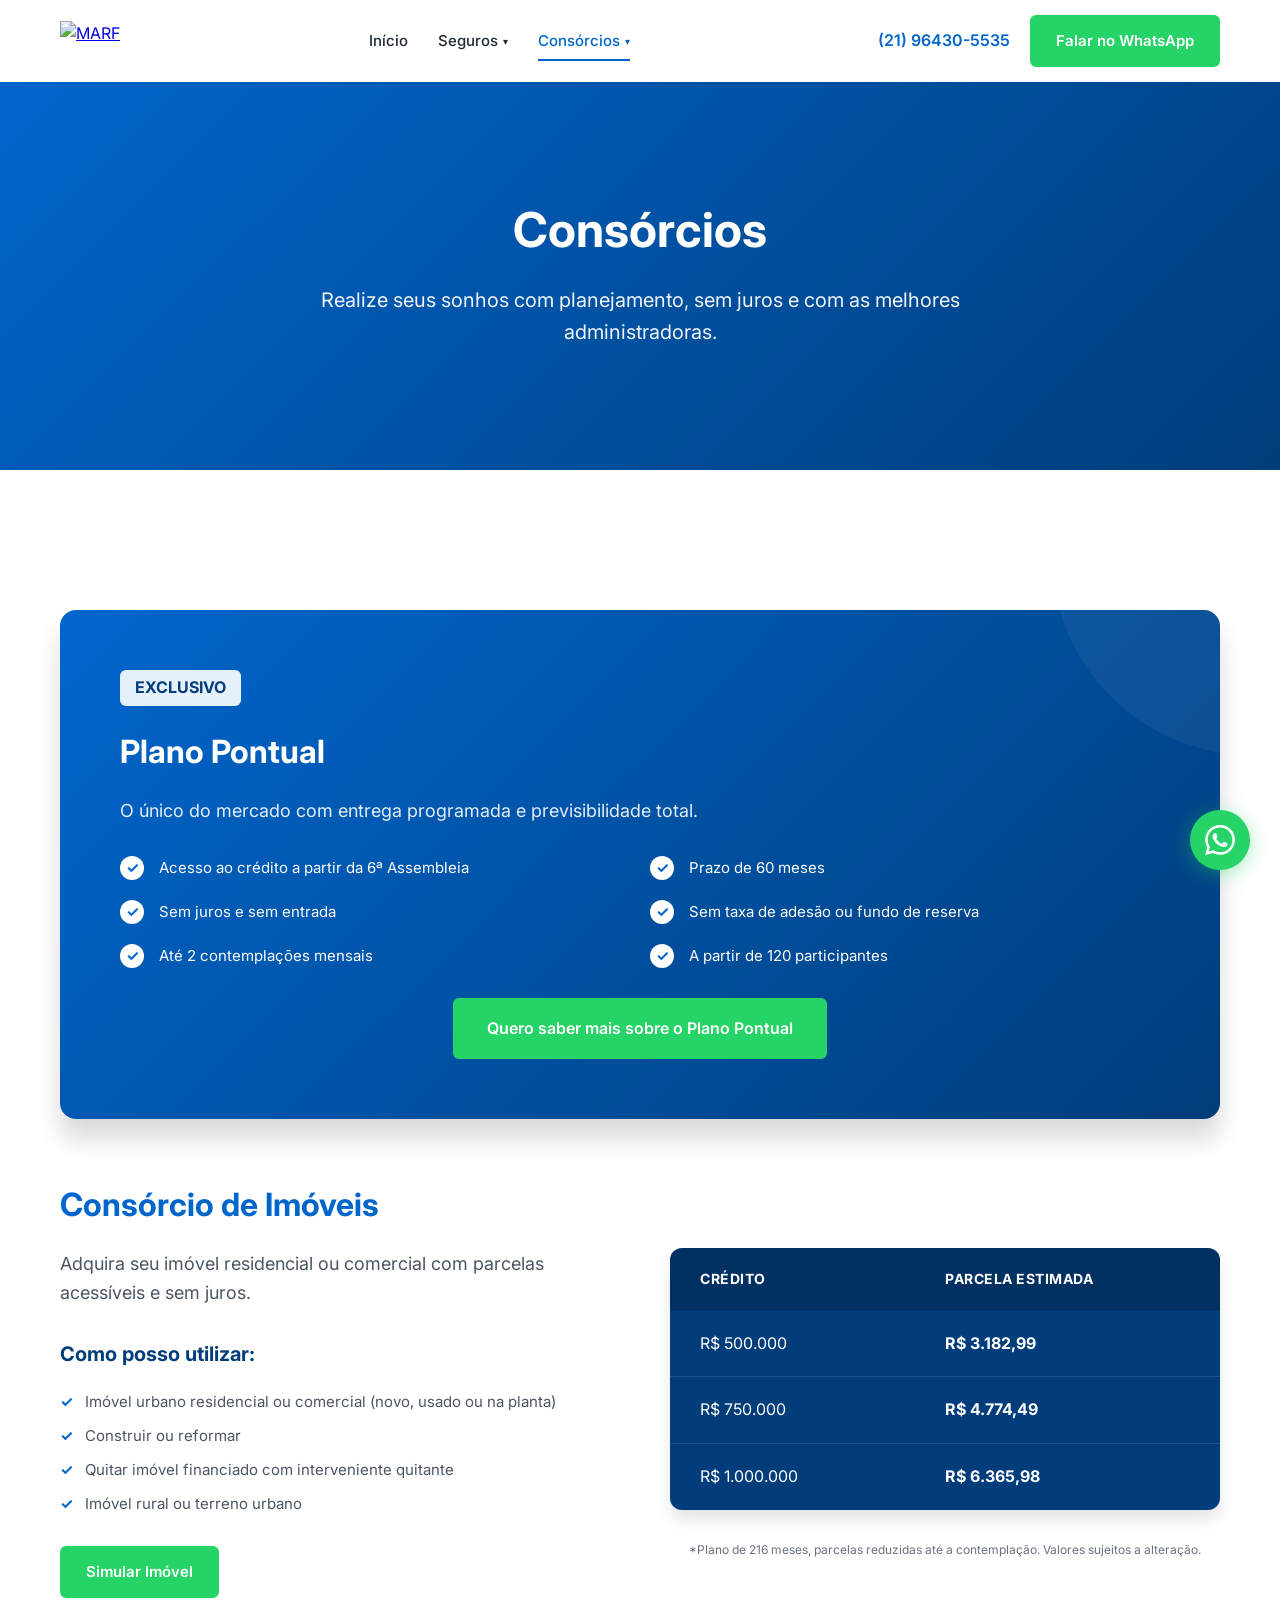
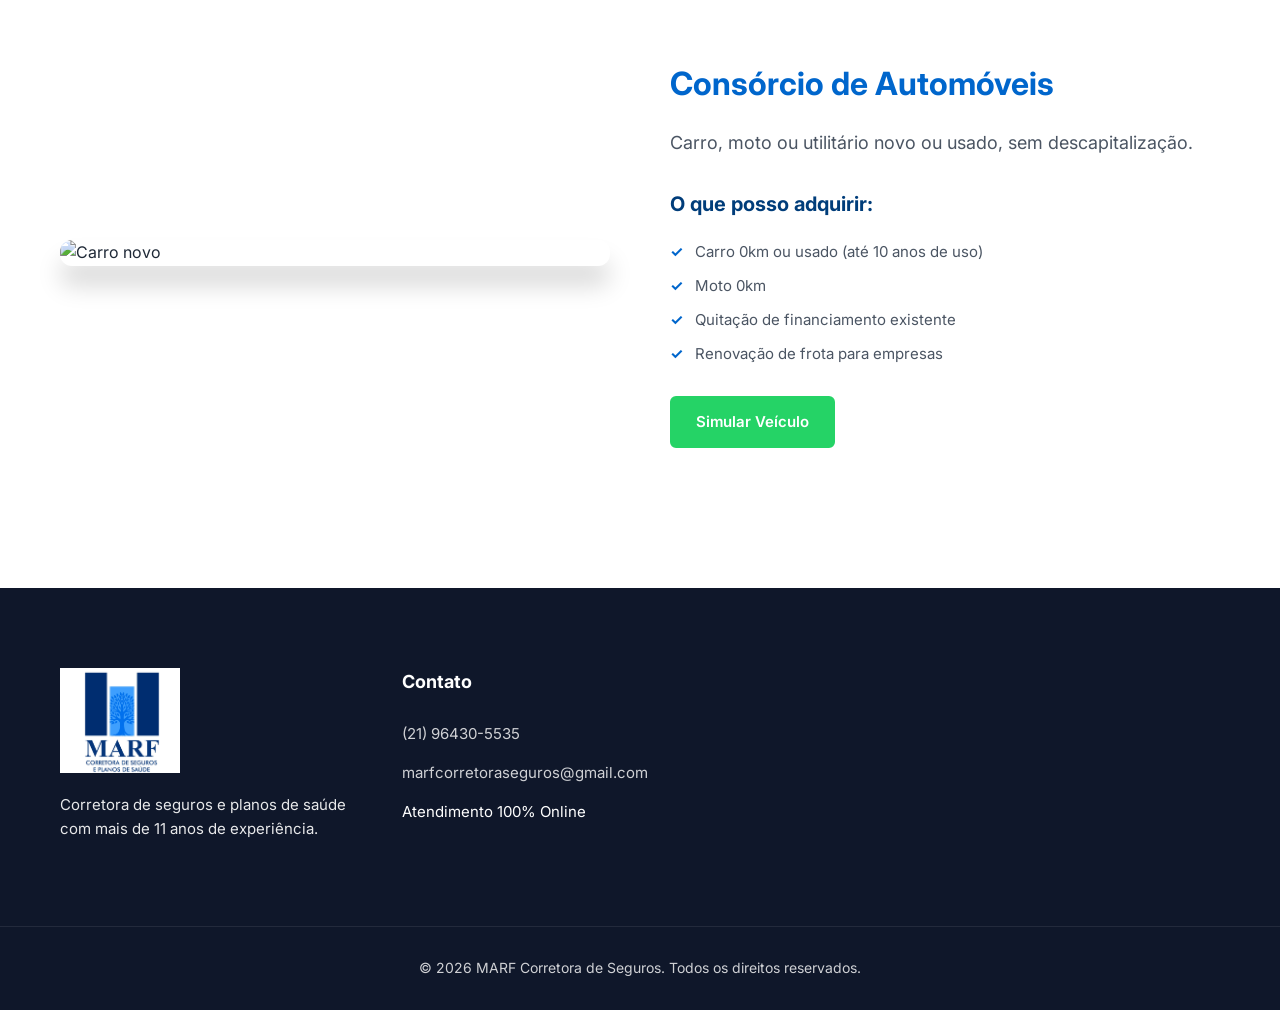
==== commit f710969d: "Fix HTML encoding issues in consorcios.html" ====
--- a/consorcios.html
+++ b/consorcios.html
@@ -133,7 +133,7 @@
   <footer class="footer">
     <div class="footer-container">
       <div class="footer-col">
-        <img src="/img/logo-white.svg" alt="MARF" width="120" height="40" style="margin-bottom: 20px;">
+        <img src="/img/logo-white.png" alt="MARF" width="120" height="40" style="margin-bottom: 20px;">
         <p class="footer-desc">Corretora de seguros e planos de saúde com mais de 11 anos de experiência.</p>
       </div>
       <div class="footer-col">
@@ -155,4 +155,4 @@
   <script src="app.js"></script>
   <script src="whatsapp.js"></script>
 </body>
-</html>+</html>
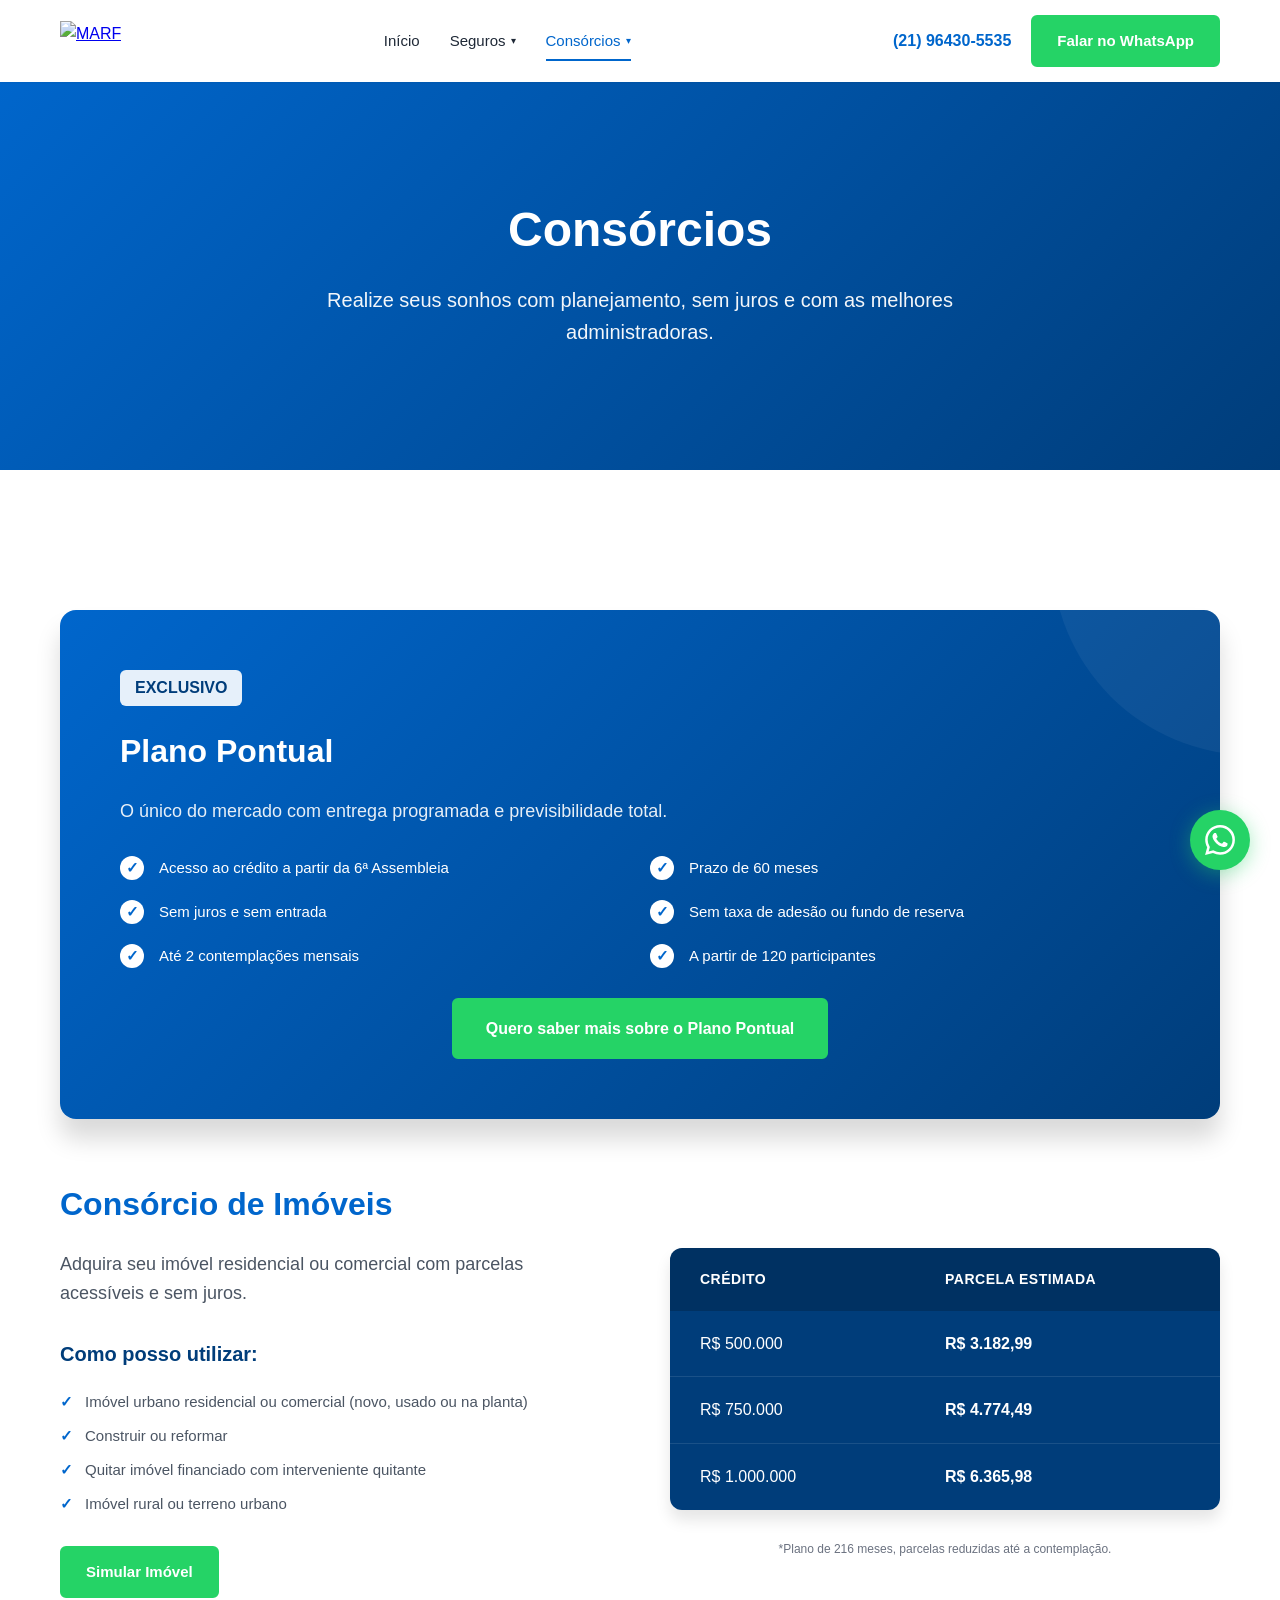
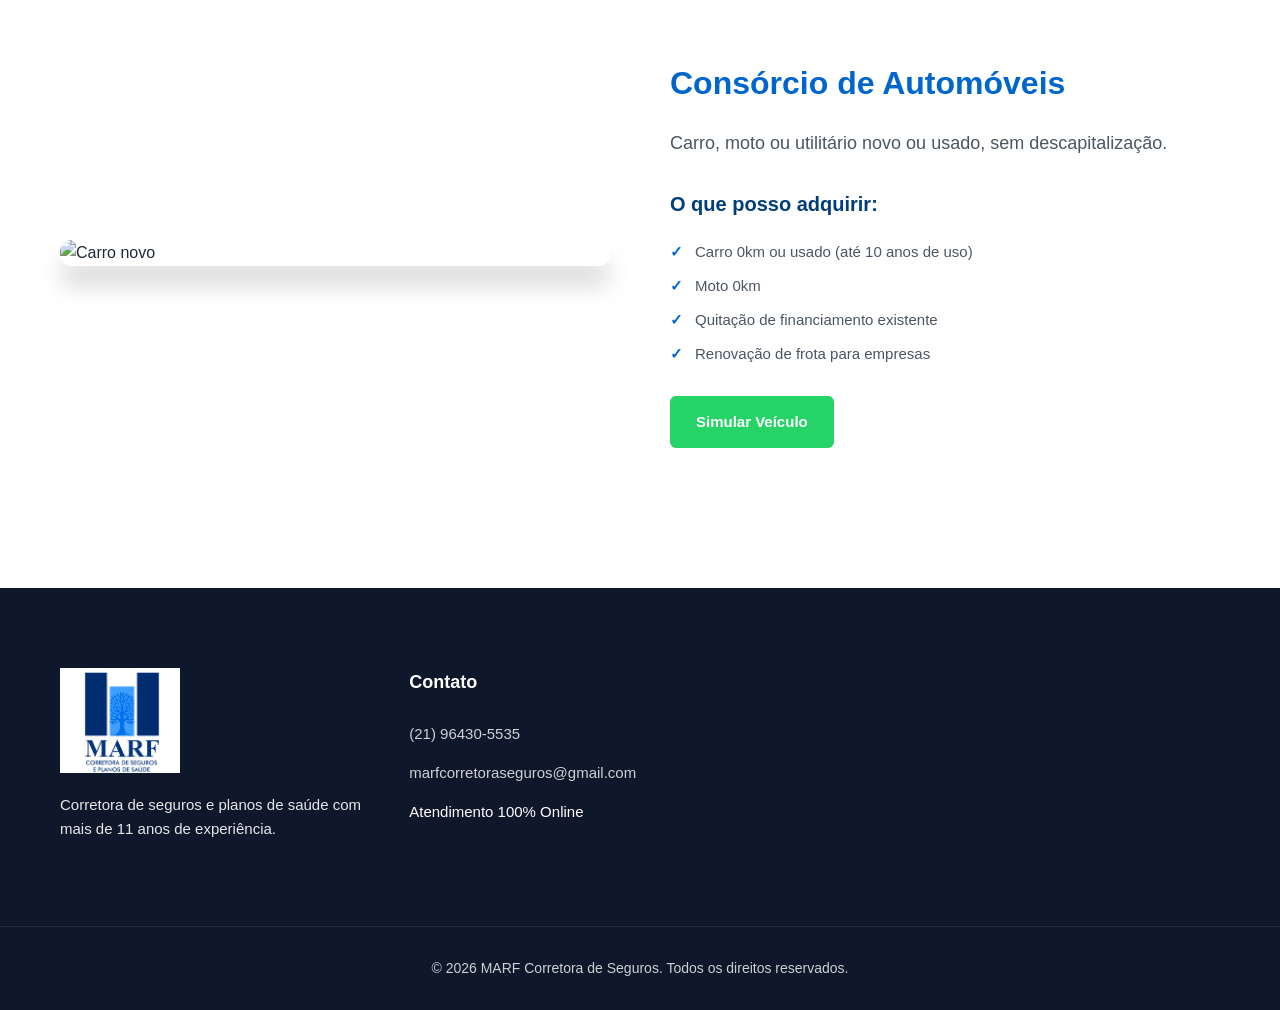
==== commit fc7d4f98: "Refactor consorcios.html structure and links Updated HTML structure and links for the consorcios pag" ====
--- a/consorcios.html
+++ b/consorcios.html
@@ -3,42 +3,31 @@
 <head>
   <meta charset="UTF-8">
   <meta name="viewport" content="width=device-width, initial-scale=1.0">
-  <meta name="description" content="Consórcios de Imóveis, Automóveis e Serviços com a MARF. Sem juros, com as melhores administradoras.">
   <title>Consórcios – MARF Corretora de Seguros</title>
-  
-  <!-- Favicons -->
-  <link rel="icon" type="image/png" href="/favicons/favicon-96x96.png" sizes="96x96" />
-  <link rel="icon" type="image/svg+xml" href="/favicons/favicon.svg" />
-  <link rel="shortcut icon" href="/favicons/favicon.ico" />
-  <link rel="apple-touch-icon" sizes="180x180" href="/favicons/apple-touch-icon.png" />
-  <meta name="apple-mobile-web-app-title" content="MARF" />
-  <link rel="manifest" href="/favicons/site.webmanifest" />
-  
-  <link rel="preconnect" href="https://fonts.googleapis.com">
-  <link href="https://fonts.googleapis.com/css2?family=Inter:wght@400;500;600;700&display=swap" rel="stylesheet">
-  <link rel="stylesheet" href="style.css">
+  <link rel="icon" type="image/png" href="./favicons/favicon-96x96.png" sizes="96x96" />
+  <link rel="stylesheet" href="./style.css">
 </head>
 <body>
   <header class="header" id="main-header">
     <div class="header-container">
-      <a href="/" class="logo"><img src="/img/logo.png" alt="MARF"></a>
+      <a href="./index.html" class="logo"><img src="./img/logo.png" alt="MARF"></a>
       <nav class="main-nav">
         <ul class="nav-list">
-          <li><a href="/">Início</a></li>
+          <li><a href="./index.html">Início</a></li>
           <li class="dropdown">
             <a href="#" class="dropdown-toggle">Seguros <span class="arrow">▾</span></a>
             <ul class="dropdown-menu">
-              <li><a href="/seguros.html?tipo=auto">Auto</a></li>
-              <li><a href="/seguros.html?tipo=moto">Moto</a></li>
+              <li><a href="./seguros.html#auto">Auto</a></li>
+              <li><a href="./seguros.html#moto">Moto</a></li>
             </ul>
           </li>
           <li class="dropdown">
             <a href="#" class="dropdown-toggle active">Consórcios <span class="arrow">▾</span></a>
             <ul class="dropdown-menu">
-              <li><a href="/consorcios.html?tipo=imoveis">Imóveis</a></li>
-              <li><a href="/consorcios.html?tipo=automoveis">Automóveis</a></li>
-              <li><a href="/consorcios.html?tipo=pesados">Pesados</a></li>
-              <li><a href="/consorcios.html?tipo=servicos">Serviços</a></li>
+              <li><a href="#imoveis">Imóveis</a></li>
+              <li><a href="#automoveis">Automóveis</a></li>
+              <li><a href="#pesados">Pesados</a></li>
+              <li><a href="#servicos">Serviços</a></li>
             </ul>
           </li>
         </ul>
@@ -60,7 +49,6 @@
 
   <section class="section">
     <div class="container">
-      <!-- PLANO PONTUAL DESTAQUE -->
       <div class="plano-pontual animate-on-scroll">
         <span class="highlight">EXCLUSIVO</span>
         <h3>Plano Pontual</h3>
@@ -78,8 +66,7 @@
         </div>
       </div>
 
-      <!-- CONSÓRCIO DE IMÓVEIS -->
-      <div class="two-column-layout animate-on-scroll">
+      <div id="imoveis" class="two-column-layout animate-on-scroll">
         <div class="two-column-content">
           <h3>Consórcio de Imóveis</h3>
           <p class="subtitle">Adquira seu imóvel residencial ou comercial com parcelas acessíveis e sem juros.</p>
@@ -94,22 +81,18 @@
         </div>
         <div class="two-column-image">
           <div class="simulation-table">
-            <div class="simulation-table-header">
-              <div>Crédito</div>
-              <div>Parcela Estimada</div>
-            </div>
+            <div class="simulation-table-header"><div>Crédito</div><div>Parcela Estimada</div></div>
             <div class="simulation-table-row"><div>R$ 500.000</div><div><strong>R$ 3.182,99</strong></div></div>
             <div class="simulation-table-row"><div>R$ 750.000</div><div><strong>R$ 4.774,49</strong></div></div>
             <div class="simulation-table-row"><div>R$ 1.000.000</div><div><strong>R$ 6.365,98</strong></div></div>
           </div>
-          <p style="font-size: 12px; color: var(--text-light); margin-top: 10px; text-align: center;">*Plano de 216 meses, parcelas reduzidas até a contemplação. Valores sujeitos a alteração.</p>
+          <p style="font-size: 12px; color: var(--text-light); margin-top: 10px; text-align: center;">*Plano de 216 meses, parcelas reduzidas até a contemplação.</p>
         </div>
       </div>
 
       <div class="section-divider" style="margin: 60px auto;"></div>
 
-      <!-- CONSÓRCIO DE AUTOMÓVEIS -->
-      <div class="two-column-layout reverse animate-on-scroll">
+      <div id="automoveis" class="two-column-layout reverse animate-on-scroll">
         <div class="two-column-content">
           <h3>Consórcio de Automóveis</h3>
           <p class="subtitle">Carro, moto ou utilitário novo ou usado, sem descapitalização.</p>
@@ -133,7 +116,7 @@
   <footer class="footer">
     <div class="footer-container">
       <div class="footer-col">
-        <img src="/img/logo-white.png" alt="MARF" width="120" height="40" style="margin-bottom: 20px;">
+        <img src="./img/logo-white.png" alt="MARF" width="120" height="40" style="margin-bottom: 20px;">
         <p class="footer-desc">Corretora de seguros e planos de saúde com mais de 11 anos de experiência.</p>
       </div>
       <div class="footer-col">
@@ -152,7 +135,7 @@
     <svg width="30" height="30" viewBox="0 0 24 24" fill="white"><path d="M17.472 14.382c-.297-.149-1.758-.867-2.03-.967-.273-.099-.471-.148-.67.15-.197.297-.767.966-.94 1.164-.173.199-.347.223-.644.075-.297-.15-1.255-.463-2.39-1.475-.883-.788-1.48-1.761-1.653-2.059-.173-.297-.018-.458.13-.606.134-.133.298-.347.446-.52.149-.174.198-.298.298-.497.099-.198.05-.371-.025-.52-.075-.149-.669-1.612-.916-2.207-.242-.579-.487-.5-.669-.51-.173-.008-.371-.01-.57-.01-.198 0-.52.074-.792.372-.272.297-1.04 1.016-1.04 2.479 0 1.462 1.065 2.875 1.213 3.074.149.198 2.096 3.2 5.077 4.487.709.306 1.262.489 1.694.625.712.227 1.36.195 1.871.118.571-.085 1.758-.719 2.006-1.413.248-.694.248-1.289.173-1.413-.074-.124-.272-.198-.57-.347m-5.421 7.403h-.004a9.87 9.87 0 01-5.031-1.378l-.361-.214-3.741.982.998-3.648-.235-.374a9.86 9.86 0 01-1.51-5.26c.001-5.45 4.436-9.884 9.888-9.884 2.64 0 5.122 1.03 6.988 2.898a9.825 9.825 0 012.893 6.994c-.003 5.45-4.437 9.884-9.885 9.884m8.413-18.297A11.815 11.815 0 0012.05 0C5.495 0 .16 5.335.157 11.892c0 2.096.547 4.142 1.588 5.945L.057 24l6.305-1.654a11.882 11.882 0 005.683 1.448h.005c6.554 0 11.89-5.335 11.893-11.893a11.821 11.821 0 00-3.48-8.413z"/></svg>
   </a>
 
-  <script src="app.js"></script>
-  <script src="whatsapp.js"></script>
+  <script src="./app.js"></script>
+  <script src="./whatsapp.js"></script>
 </body>
 </html>
--- a/style.css
+++ b/style.css
@@ -1,10 +1,8 @@
-/* ===== VARIÁVEIS CSS (Paleta Azul Unificada) ===== */
+/* ===== VARIÁVEIS CSS ===== */
 :root {
   --primary: #0066cc;
   --primary-dark: #003d7a;
   --primary-light: #e6f0fa;
-  --accent: #0052a3;
-  
   --text-dark: #1f2937;
   --text-medium: #4b5563;
   --text-light: #6b7280;
@@ -13,11 +11,8 @@
   --bg-light: #f8fafc;
   --white: #ffffff;
   --dark: #0f172a;
-  
-  /* Mantido verde apenas para o WhatsApp (padrão de UX) */
   --whatsapp: #25D366;
   --whatsapp-dark: #128C7E;
-  
   --spacing-xs: 10px;
   --spacing-sm: 15px;
   --spacing-md: 20px;
@@ -25,26 +20,23 @@
   --spacing-xl: 40px;
   --spacing-2xl: 60px;
   --spacing-3xl: 80px;
-  
   --radius-sm: 6px;
   --radius-md: 8px;
   --radius-lg: 12px;
   --radius-xl: 16px;
   --radius-full: 50%;
-  
   --shadow-sm: 0 1px 2px rgba(0,0,0,0.05);
   --shadow-md: 0 4px 6px rgba(0,0,0,0.1);
   --shadow-lg: 0 10px 15px rgba(0,0,0,0.1);
   --shadow-xl: 0 20px 25px rgba(0,0,0,0.15);
   --shadow-whatsapp: 0 4px 20px rgba(37, 211, 102, 0.4);
-  
   --transition-base: 0.3s ease;
   --transition-slow: 0.6s ease;
 }
 
 /* ===== RESET E BASE ===== */
 * { margin: 0; padding: 0; box-sizing: border-box; }
-
+html { scroll-behavior: smooth; } /* ROLAGEM SUAVE PARA AS ÂNCORAS */
 body {
   font-family: 'Inter', -apple-system, BlinkMacSystemFont, 'Segoe UI', sans-serif;
   line-height: 1.6;
@@ -52,37 +44,24 @@
   overflow-x: hidden;
   -webkit-font-smoothing: antialiased;
 }
-
 .container { max-width: 1200px; margin: 0 auto; padding: 0 var(--spacing-md); }
 img { max-width: 100%; height: auto; display: block; }
 
-/* Inline SVGs styling */
 .icon-svg {
-  width: 48px;
-  height: 48px;
-  stroke: var(--primary);
-  stroke-width: 1.5;
-  fill: none;
-  stroke-linecap: round;
-  stroke-linejoin: round;
-  margin: 0 auto var(--spacing-md);
-  display: block;
+  width: 48px; height: 48px; stroke: var(--primary); stroke-width: 1.5;
+  fill: none; stroke-linecap: round; stroke-linejoin: round;
+  margin: 0 auto var(--spacing-md); display: block;
 }
 .icon-svg.small { width: 20px; height: 20px; margin: 0; }
-.icon-svg.medium { width: 32px; height: 32px; margin: 0; }
 
 /* ===== HEADER ===== */
 .header {
-  position: fixed; top: 0; left: 0; right: 0;
-  background: var(--white);
-  box-shadow: var(--shadow-sm);
-  z-index: 1000;
-  transition: all var(--transition-base);
+  position: fixed; top: 0; left: 0; right: 0; background: var(--white);
+  box-shadow: var(--shadow-sm); z-index: 1000; transition: all var(--transition-base);
 }
 .header.scrolled { box-shadow: var(--shadow-lg); }
 .header-container {
-  max-width: 1200px; margin: 0 auto;
-  padding: var(--spacing-sm) var(--spacing-md);
+  max-width: 1200px; margin: 0 auto; padding: var(--spacing-sm) var(--spacing-md);
   display: flex; align-items: center; justify-content: space-between;
 }
 .logo img { height: 40px; width: auto; transition: transform var(--transition-base); }
@@ -115,7 +94,7 @@
 
 .dropdown-menu {
   position: absolute; top: 100%; left: 0; background: var(--white);
-  min-width: 250px; box-shadow: var(--shadow-xl); border-radius: var(--radius-md);
+  min-width: 220px; box-shadow: var(--shadow-xl); border-radius: var(--radius-md);
   opacity: 0; visibility: hidden; transform: translateY(-10px);
   transition: all var(--transition-base); margin-top: var(--spacing-xs);
   border: 1px solid var(--border); overflow: hidden; z-index: 1000;
@@ -139,7 +118,6 @@
   display: flex; align-items: center; gap: 5px; transition: color var(--transition-base);
 }
 .phone-link:hover { color: var(--primary-dark); }
-
 .btn {
   display: inline-flex; align-items: center; justify-content: center;
   padding: 12px 24px; border-radius: var(--radius-sm); text-decoration: none;
@@ -176,7 +154,7 @@
 }
 .hero-overlay {
   position: absolute; top: 0; left: 0; right: 0; bottom: 0;
-  background: url('/img/hero-bg.jpg') center/cover; opacity: 0.2;
+  background: url('./img/hero-bg.jpg') center/cover; opacity: 0.2;
 }
 .hero-content {
   position: relative; z-index: 1; max-width: 800px; padding: 0 var(--spacing-md);
@@ -199,7 +177,7 @@
 .page-hero p { font-size: 20px; opacity: 0.95; }
 
 /* ===== SEÇÕES ===== */
-.section { padding: var(--spacing-3xl) 0; }
+.section { padding: var(--spacing-3xl) 0; scroll-margin-top: 100px; } /* scroll-margin-top evita que o header fixe cubra o título */
 .section h2 { font-size: 36px; font-weight: 700; text-align: center; margin-bottom: var(--spacing-sm); color: var(--primary); }
 .section-sub { text-align: center; font-size: 18px; color: var(--text-light); margin-bottom: 50px; max-width: 600px; margin-left: auto; margin-right: auto; }
 .section-title { font-size: 28px; font-weight: 700; margin: var(--spacing-2xl) 0 var(--spacing-lg); color: var(--text-dark); text-align: center; }
@@ -242,7 +220,7 @@
 .cta-center { text-align: center; }
 
 /* ===== PRODUCTS GRID ===== */
-.products-grid { display: grid; grid-template-columns: repeat(auto-fit, minmax(280px, 1fr)); gap: var(--spacing-lg); margin-top: 50px; }
+.products-grid { display: grid; grid-template-columns: repeat(auto-fit, minmax(260px, 1fr)); gap: var(--spacing-lg); margin-top: 50px; }
 .product-card {
   background: var(--white); padding: var(--spacing-xl) var(--spacing-lg);
   border-radius: var(--radius-lg); border: 2px solid var(--border);
@@ -371,7 +349,7 @@
 @media (max-width: 768px) {
   .hamburger { display: flex; }
   .main-nav {
-    position: fixed; top: 70px; right: -100%; width: 260px; max-width: 75%;
+    position: fixed; top: 70px; right: -100%; width: 280px; max-width: 80%;
     height: calc(100vh - 70px); background: var(--white); box-shadow: -5px 0 25px rgba(0,0,0,0.2);
     transition: right var(--transition-base); z-index: 999; overflow-y: auto;
   }
@@ -379,7 +357,7 @@
   .nav-list { flex-direction: column; align-items: stretch; gap: 0; }
   .nav-list::before {
     content: ''; display: block; padding: var(--spacing-lg) var(--spacing-md) var(--spacing-md);
-    background: url('/img/logo.svg') center/contain no-repeat; height: 80px;
+    background: url('./img/logo.png') center/contain no-repeat; height: 80px;
     border-bottom: 1px solid var(--border-light); margin-bottom: var(--spacing-xs);
   }
   .nav-list > li { width: 100%; border-bottom: 1px solid var(--border-light); }
@@ -418,426 +396,4 @@
   }
   .animate-on-scroll { opacity: 1; transform: none; }
 }
-
-a:focus, button:focus { outline: 2px solid var(--primary); outline-offset: 2px; }/* ===== VARIÁVEIS CSS (Paleta Azul Unificada) ===== */
-:root {
-  --primary: #0066cc;
-  --primary-dark: #003d7a;
-  --primary-light: #e6f0fa;
-  --accent: #0052a3;
-  
-  --text-dark: #1f2937;
-  --text-medium: #4b5563;
-  --text-light: #6b7280;
-  --border: #e5e7eb;
-  --border-light: #f3f4f6;
-  --bg-light: #f8fafc;
-  --white: #ffffff;
-  --dark: #0f172a;
-  
-  /* Mantido verde apenas para o WhatsApp (padrão de UX) */
-  --whatsapp: #25D366;
-  --whatsapp-dark: #128C7E;
-  
-  --spacing-xs: 10px;
-  --spacing-sm: 15px;
-  --spacing-md: 20px;
-  --spacing-lg: 30px;
-  --spacing-xl: 40px;
-  --spacing-2xl: 60px;
-  --spacing-3xl: 80px;
-  
-  --radius-sm: 6px;
-  --radius-md: 8px;
-  --radius-lg: 12px;
-  --radius-xl: 16px;
-  --radius-full: 50%;
-  
-  --shadow-sm: 0 1px 2px rgba(0,0,0,0.05);
-  --shadow-md: 0 4px 6px rgba(0,0,0,0.1);
-  --shadow-lg: 0 10px 15px rgba(0,0,0,0.1);
-  --shadow-xl: 0 20px 25px rgba(0,0,0,0.15);
-  --shadow-whatsapp: 0 4px 20px rgba(37, 211, 102, 0.4);
-  
-  --transition-base: 0.3s ease;
-  --transition-slow: 0.6s ease;
-}
-
-/* ===== RESET E BASE ===== */
-* { margin: 0; padding: 0; box-sizing: border-box; }
-
-body {
-  font-family: 'Inter', -apple-system, BlinkMacSystemFont, 'Segoe UI', sans-serif;
-  line-height: 1.6;
-  color: var(--text-dark);
-  overflow-x: hidden;
-  -webkit-font-smoothing: antialiased;
-}
-
-.container { max-width: 1200px; margin: 0 auto; padding: 0 var(--spacing-md); }
-img { max-width: 100%; height: auto; display: block; }
-
-/* Inline SVGs styling */
-.icon-svg {
-  width: 48px;
-  height: 48px;
-  stroke: var(--primary);
-  stroke-width: 1.5;
-  fill: none;
-  stroke-linecap: round;
-  stroke-linejoin: round;
-  margin: 0 auto var(--spacing-md);
-  display: block;
-}
-.icon-svg.small { width: 20px; height: 20px; margin: 0; }
-.icon-svg.medium { width: 32px; height: 32px; margin: 0; }
-
-/* ===== HEADER ===== */
-.header {
-  position: fixed; top: 0; left: 0; right: 0;
-  background: var(--white);
-  box-shadow: var(--shadow-sm);
-  z-index: 1000;
-  transition: all var(--transition-base);
-}
-.header.scrolled { box-shadow: var(--shadow-lg); }
-.header-container {
-  max-width: 1200px; margin: 0 auto;
-  padding: var(--spacing-sm) var(--spacing-md);
-  display: flex; align-items: center; justify-content: space-between;
-}
-.logo img { height: 40px; width: auto; transition: transform var(--transition-base); }
-.logo img:hover { transform: scale(1.05); }
-
-/* ===== NAVEGAÇÃO ===== */
-.main-nav { display: flex; align-items: center; }
-.nav-list { display: flex; list-style: none; gap: var(--spacing-lg); align-items: center; }
-.nav-list > li > a {
-  text-decoration: none; color: var(--text-dark); font-weight: 500; font-size: 15px;
-  transition: color var(--transition-base); position: relative; padding: 8px 0;
-}
-.nav-list > li > a:hover, .nav-list > li > a.active { color: var(--primary); }
-.nav-list > li > a.active::after {
-  content: ''; position: absolute; bottom: 0; left: 0; right: 0; height: 2px;
-  background: var(--primary); animation: slideIn 0.3s ease;
-}
-@keyframes slideIn { from { transform: scaleX(0); } to { transform: scaleX(1); } }
-
-/* ===== DROPDOWN ===== */
-.dropdown { position: relative; }
-.dropdown-toggle {
-  cursor: pointer; display: flex; align-items: center; gap: 5px;
-  text-decoration: none; color: var(--text-dark); font-weight: 500; font-size: 15px;
-  transition: color var(--transition-base); padding: 8px 0;
-}
-.dropdown-toggle:hover { color: var(--primary); }
-.arrow { font-size: 10px; transition: transform var(--transition-base); }
-.dropdown.active .arrow { transform: rotate(180deg); }
-
-.dropdown-menu {
-  position: absolute; top: 100%; left: 0; background: var(--white);
-  min-width: 250px; box-shadow: var(--shadow-xl); border-radius: var(--radius-md);
-  opacity: 0; visibility: hidden; transform: translateY(-10px);
-  transition: all var(--transition-base); margin-top: var(--spacing-xs);
-  border: 1px solid var(--border); overflow: hidden; z-index: 1000;
-}
-.dropdown.active .dropdown-menu { opacity: 1; visibility: visible; transform: translateY(0); }
-.dropdown-menu li { list-style: none; border-bottom: 1px solid var(--border-light); }
-.dropdown-menu li:last-child { border-bottom: none; }
-.dropdown-menu a {
-  display: block; padding: 12px 20px; color: var(--text-dark); font-size: 14px;
-  text-decoration: none; transition: all var(--transition-base);
-}
-.dropdown-menu a:hover { background: var(--bg-light); color: var(--primary); padding-left: 25px; }
-@media (min-width: 969px) {
-  .dropdown:hover .dropdown-menu { opacity: 1; visibility: visible; transform: translateY(0); }
-}
-
-/* ===== NAV ACTIONS & BOTÕES ===== */
-.nav-actions { display: flex; align-items: center; gap: var(--spacing-md); }
-.phone-link {
-  color: var(--primary); text-decoration: none; font-weight: 600; font-size: 16px;
-  display: flex; align-items: center; gap: 5px; transition: color var(--transition-base);
-}
-.phone-link:hover { color: var(--primary-dark); }
-
-.btn {
-  display: inline-flex; align-items: center; justify-content: center;
-  padding: 12px 24px; border-radius: var(--radius-sm); text-decoration: none;
-  font-weight: 600; font-size: 15px; transition: all var(--transition-base);
-  border: 2px solid transparent; cursor: pointer; gap: 8px;
-}
-.btn-whatsapp { background: var(--whatsapp); color: var(--white); border-color: var(--whatsapp); }
-.btn-whatsapp:hover { background: var(--whatsapp-dark); border-color: var(--whatsapp-dark); transform: translateY(-2px); box-shadow: var(--shadow-whatsapp); }
-.btn-outline { background: transparent; color: var(--primary); border-color: var(--primary); }
-.btn-outline:hover { background: var(--primary); color: var(--white); }
-.btn-large { padding: 16px 32px; font-size: 16px; }
-.btn-small { padding: 8px 16px; font-size: 14px; }
-
-/* ===== HAMBURGER ===== */
-.hamburger {
-  display: none; flex-direction: column; gap: 5px; background: none; border: none;
-  cursor: pointer; padding: 5px; z-index: 1001;
-}
-.hamburger span {
-  display: block; width: 25px; height: 3px; background: var(--text-dark);
-  transition: all var(--transition-base); border-radius: 3px;
-}
-.hamburger.open span:nth-child(1) { transform: rotate(45deg) translate(5px, 5px); }
-.hamburger.open span:nth-child(2) { opacity: 0; }
-.hamburger.open span:nth-child(3) { transform: rotate(-45deg) translate(7px, -6px); }
-
-/* ===== HERO ===== */
-.hero {
-  position: relative; height: 100vh; min-height: 600px;
-  display: flex; align-items: center; justify-content: center;
-  text-align: center; color: var(--white);
-  background: linear-gradient(135deg, var(--primary) 0%, var(--primary-dark) 100%);
-  overflow: hidden;
-}
-.hero-overlay {
-  position: absolute; top: 0; left: 0; right: 0; bottom: 0;
-  background: url('/img/hero-bg.jpg') center/cover; opacity: 0.2;
-}
-.hero-content {
-  position: relative; z-index: 1; max-width: 800px; padding: 0 var(--spacing-md);
-  animation: fadeInUp 0.8s ease;
-}
-@keyframes fadeInUp { from { opacity: 0; transform: translateY(30px); } to { opacity: 1; transform: translateY(0); } }
-.hero h1 { font-size: 48px; font-weight: 700; margin-bottom: var(--spacing-md); line-height: 1.2; }
-.hero-sub { font-size: 20px; margin-bottom: var(--spacing-xl); opacity: 0.95; }
-.hero.fade-out { opacity: 0; pointer-events: none; }
-
-/* ===== PAGE HERO ===== */
-.page-hero {
-  position: relative; height: 400px;
-  display: flex; align-items: center; justify-content: center;
-  text-align: center; color: var(--white);
-  background: linear-gradient(135deg, var(--primary) 0%, var(--primary-dark) 100%);
-  margin-top: 70px;
-}
-.page-hero h1 { font-size: 48px; font-weight: 700; margin-bottom: var(--spacing-sm); }
-.page-hero p { font-size: 20px; opacity: 0.95; }
-
-/* ===== SEÇÕES ===== */
-.section { padding: var(--spacing-3xl) 0; }
-.section h2 { font-size: 36px; font-weight: 700; text-align: center; margin-bottom: var(--spacing-sm); color: var(--primary); }
-.section-sub { text-align: center; font-size: 18px; color: var(--text-light); margin-bottom: 50px; max-width: 600px; margin-left: auto; margin-right: auto; }
-.section-title { font-size: 28px; font-weight: 700; margin: var(--spacing-2xl) 0 var(--spacing-lg); color: var(--text-dark); text-align: center; }
-
-/* ===== STATS ===== */
-.stats-section { background: var(--bg-light); }
-.stats-grid { display: grid; grid-template-columns: repeat(4, 1fr); gap: var(--spacing-lg); text-align: center; }
-.stat-item { padding: var(--spacing-lg) var(--spacing-md); }
-.stat-number { display: block; font-size: 48px; font-weight: 700; color: var(--primary); margin-bottom: var(--spacing-xs); }
-.stat-label { font-size: 16px; color: var(--text-light); font-weight: 500; }
-
-/* ===== FEATURES ===== */
-.features-grid { display: grid; grid-template-columns: repeat(4, 1fr); gap: var(--spacing-lg); }
-.feature-card {
-  text-align: center; padding: var(--spacing-xl) var(--spacing-lg);
-  background: var(--white); border-radius: var(--radius-lg);
-  box-shadow: var(--shadow-md); transition: transform var(--transition-base), box-shadow var(--transition-base);
-}
-.feature-card:hover { transform: translateY(-5px); box-shadow: var(--shadow-lg); }
-.feature-card h3 { font-size: 20px; margin-bottom: var(--spacing-sm); color: var(--text-dark); }
-.feature-card p { color: var(--text-light); font-size: 15px; line-height: 1.6; }
-
-/* ===== HOW IT WORKS ===== */
-.how-section { background: var(--bg-light); }
-.steps-grid { display: grid; grid-template-columns: repeat(4, 1fr); gap: var(--spacing-lg); margin-bottom: 50px; }
-.step-item { text-align: center; position: relative; }
-.step-item:not(:last-child)::after {
-  content: '→'; position: absolute; right: -20px; top: 30px;
-  font-size: 24px; color: var(--primary); opacity: 0.5;
-}
-.step-number {
-  display: flex; align-items: center; justify-content: center;
-  width: 60px; height: 60px; background: var(--primary); color: var(--white);
-  font-size: 24px; font-weight: 700; border-radius: var(--radius-full);
-  margin: 0 auto var(--spacing-md); transition: transform var(--transition-base);
-}
-.step-item:hover .step-number { transform: scale(1.1) rotate(5deg); }
-.step-item h3 { font-size: 20px; margin-bottom: var(--spacing-xs); color: var(--text-dark); }
-.step-item p { color: var(--text-light); font-size: 15px; }
-.cta-center { text-align: center; }
-
-/* ===== PRODUCTS GRID ===== */
-.products-grid { display: grid; grid-template-columns: repeat(auto-fit, minmax(280px, 1fr)); gap: var(--spacing-lg); margin-top: 50px; }
-.product-card {
-  background: var(--white); padding: var(--spacing-xl) var(--spacing-lg);
-  border-radius: var(--radius-lg); border: 2px solid var(--border);
-  text-align: center; transition: all var(--transition-base); position: relative; overflow: hidden;
-}
-.product-card::before {
-  content: ''; position: absolute; top: 0; left: 0; right: 0; height: 4px;
-  background: var(--primary); transform: scaleX(0); transition: transform var(--transition-base);
-}
-.product-card:hover { border-color: var(--primary); transform: translateY(-5px); box-shadow: 0 8px 25px rgba(0,102,204,0.15); }
-.product-card:hover::before { transform: scaleX(1); }
-.product-card h3 { font-size: 20px; margin-bottom: var(--spacing-sm); color: var(--text-dark); }
-.product-card p { color: var(--text-light); font-size: 15px; margin-bottom: 25px; line-height: 1.6; }
-
-/* ===== TWO COLUMN LAYOUT & TABLES ===== */
-.two-column-layout { display: grid; grid-template-columns: 1fr 1fr; gap: var(--spacing-2xl); align-items: center; margin: var(--spacing-2xl) 0; }
-.two-column-layout.reverse { direction: rtl; }
-.two-column-layout.reverse > * { direction: ltr; }
-.two-column-content h3 { font-size: 32px; font-weight: 700; margin-bottom: var(--spacing-md); color: var(--primary); }
-.two-column-content .subtitle { font-size: 18px; color: var(--text-medium); margin-bottom: var(--spacing-lg); line-height: 1.6; }
-.two-column-content h4 { font-size: 20px; color: var(--primary-dark); margin: var(--spacing-lg) 0 var(--spacing-md); }
-.two-column-content ul { list-style: none; margin-bottom: var(--spacing-lg); }
-.two-column-content li {
-  font-size: 15px; color: var(--text-medium); margin-bottom: var(--spacing-xs);
-  padding-left: 25px; position: relative; line-height: 1.6;
-}
-.two-column-content li::before { content: '✓'; position: absolute; left: 0; color: var(--primary); font-weight: bold; }
-
-.simulation-table {
-  background: var(--primary-dark); border-radius: var(--radius-lg);
-  overflow: hidden; margin: var(--spacing-lg) 0; box-shadow: var(--shadow-lg);
-}
-.simulation-table-header {
-  display: grid; grid-template-columns: 1fr 1fr; background: rgba(0,0,0,0.2);
-  padding: var(--spacing-md) var(--spacing-lg); font-weight: 700; color: var(--white);
-  font-size: 14px; text-transform: uppercase; letter-spacing: 0.5px;
-}
-.simulation-table-row {
-  display: grid; grid-template-columns: 1fr 1fr; padding: var(--spacing-md) var(--spacing-lg);
-  border-bottom: 1px solid rgba(255,255,255,0.1); color: var(--white); font-size: 16px;
-  transition: background var(--transition-base);
-}
-.simulation-table-row:last-child { border-bottom: none; }
-.simulation-table-row:hover { background: rgba(255,255,255,0.1); }
-.simulation-table-row strong { font-weight: 700; }
-
-.plano-pontual {
-  background: linear-gradient(135deg, var(--primary) 0%, var(--primary-dark) 100%);
-  border-radius: var(--radius-xl); padding: var(--spacing-2xl); color: var(--white);
-  margin: var(--spacing-2xl) 0; box-shadow: var(--shadow-xl); position: relative; overflow: hidden;
-}
-.plano-pontual::before {
-  content: ''; position: absolute; top: -50%; right: -20%; width: 400px; height: 400px;
-  background: rgba(255,255,255,0.05); border-radius: var(--radius-full);
-}
-.plano-pontual h3 { font-size: 32px; font-weight: 700; margin-bottom: var(--spacing-md); position: relative; z-index: 1; }
-.plano-pontual .highlight {
-  background: var(--primary-light); color: var(--primary-dark);
-  padding: 5px 15px; border-radius: var(--radius-sm); font-weight: 700;
-  display: inline-block; margin-bottom: var(--spacing-md);
-}
-.plano-pontual-features {
-  display: grid; grid-template-columns: repeat(2, 1fr); gap: var(--spacing-md);
-  margin-top: var(--spacing-lg); position: relative; z-index: 1;
-}
-.plano-pontual-feature { display: flex; align-items: center; gap: var(--spacing-sm); font-size: 15px; }
-.plano-pontual-feature::before {
-  content: '✓'; background: var(--white); color: var(--primary);
-  width: 24px; height: 24px; border-radius: var(--radius-full);
-  display: flex; align-items: center; justify-content: center; font-weight: bold; flex-shrink: 0;
-}
-
-/* ===== FOOTER ===== */
-.footer { background: var(--dark); color: var(--white); padding: var(--spacing-3xl) 0 0; }
-.footer-container {
-  max-width: 1200px; margin: 0 auto; padding: 0 var(--spacing-md);
-  display: grid; grid-template-columns: 2fr 1fr 1fr 1fr 1fr; gap: var(--spacing-xl); margin-bottom: var(--spacing-2xl);
-}
-.footer-desc { font-size: 15px; line-height: 1.6; opacity: 0.9; margin-bottom: 25px; }
-.footer-social { display: flex; gap: var(--spacing-sm); }
-.footer-social a {
-  width: 40px; height: 40px; background: rgba(255,255,255,0.1);
-  border-radius: var(--radius-full); display: flex; align-items: center; justify-content: center;
-  transition: all var(--transition-base);
-}
-.footer-social a:hover { background: var(--primary); transform: translateY(-3px); }
-.footer-col h4 { font-size: 18px; margin-bottom: 25px; color: var(--white); }
-.footer-col ul { list-style: none; }
-.footer-col li { margin-bottom: 12px; }
-.footer-col a { color: rgba(255,255,255,0.8); text-decoration: none; font-size: 15px; transition: color var(--transition-base); }
-.footer-col a:hover { color: var(--primary); }
-.footer-contact li { display: flex; align-items: center; gap: var(--spacing-xs); margin-bottom: var(--spacing-sm); font-size: 15px; }
-.footer-bottom { border-top: 1px solid rgba(255,255,255,0.1); padding: var(--spacing-lg) var(--spacing-md); text-align: center; font-size: 14px; opacity: 0.8; }
-
-/* ===== WHATSAPP FLOAT ===== */
-.wa-float {
-  position: fixed; bottom: 30px; right: 30px; width: 60px; height: 60px;
-  background: var(--whatsapp); border-radius: var(--radius-full);
-  display: flex; align-items: center; justify-content: center;
-  box-shadow: var(--shadow-whatsapp); z-index: 999;
-  transition: all var(--transition-base); animation: pulse 2s infinite;
-}
-@keyframes pulse {
-  0%, 100% { box-shadow: var(--shadow-whatsapp); }
-  50% { box-shadow: 0 6px 30px rgba(37, 211, 102, 0.6); }
-}
-.wa-float:hover { transform: scale(1.1); box-shadow: 0 6px 30px rgba(37, 211, 102, 0.6); animation: none; }
-
-/* ===== ANIMAÇÕES ===== */
-.animate-on-scroll { opacity: 0; transform: translateY(30px); transition: opacity var(--transition-slow), transform var(--transition-slow); }
-.animate-on-scroll.animated { opacity: 1; transform: translateY(0); }
-
-/* ===== RESPONSIVIDADE ===== */
-@media (max-width: 1024px) {
-  .nav-list { gap: var(--spacing-md); }
-  .stats-grid, .features-grid { grid-template-columns: repeat(2, 1fr); }
-  .steps-grid { grid-template-columns: repeat(2, 1fr); }
-  .step-item:not(:last-child)::after { display: none; }
-  .footer-container { grid-template-columns: repeat(3, 1fr); }
-  .hero h1, .page-hero h1 { font-size: 40px; }
-  .two-column-layout { grid-template-columns: 1fr; }
-  .two-column-layout.reverse { direction: ltr; }
-  .plano-pontual-features { grid-template-columns: 1fr; }
-}
-
-@media (max-width: 768px) {
-  .hamburger { display: flex; }
-  .main-nav {
-    position: fixed; top: 70px; right: -100%; width: 260px; max-width: 75%;
-    height: calc(100vh - 70px); background: var(--white); box-shadow: -5px 0 25px rgba(0,0,0,0.2);
-    transition: right var(--transition-base); z-index: 999; overflow-y: auto;
-  }
-  .nav-open .main-nav { right: 0; }
-  .nav-list { flex-direction: column; align-items: stretch; gap: 0; }
-  .nav-list::before {
-    content: ''; display: block; padding: var(--spacing-lg) var(--spacing-md) var(--spacing-md);
-    background: url('/img/logo.png') center/contain no-repeat; height: 80px;
-    border-bottom: 1px solid var(--border-light); margin-bottom: var(--spacing-xs);
-  }
-  .nav-list > li { width: 100%; border-bottom: 1px solid var(--border-light); }
-  .nav-list > li > a, .dropdown-toggle { display: flex; justify-content: space-between; align-items: center; padding: var(--spacing-sm) var(--spacing-md); font-size: 16px; }
-  .nav-actions { position: fixed; top: var(--spacing-sm); right: 50px; z-index: 1000; }
-  .nav-actions .phone-link, .nav-actions .btn-whatsapp { display: none; }
-  .dropdown-menu {
-    position: static; opacity: 1; visibility: visible; transform: none; box-shadow: none; border: none;
-    border-left: 3px solid var(--primary); margin: 0; max-height: 0; overflow: hidden;
-    transition: max-height var(--transition-base); background: var(--bg-light);
-  }
-  .dropdown.active .dropdown-menu { max-height: 500px; }
-  .section { padding: var(--spacing-2xl) 0; }
-  .section h2 { font-size: 28px; }
-  .hero, .page-hero { min-height: 400px; height: auto; padding: var(--spacing-3xl) 0; }
-  .hero h1, .page-hero h1 { font-size: 32px; }
-  .stat-number { font-size: 36px; }
-  .products-grid { grid-template-columns: 1fr; }
-  .footer-container { grid-template-columns: 1fr; }
-  .simulation-table-header, .simulation-table-row { grid-template-columns: 1fr; gap: var(--spacing-xs); }
-}
-
-@media (max-width: 480px) {
-  .header-container { padding: var(--spacing-xs) var(--spacing-sm); }
-  .logo img { height: 32px; }
-  .hero h1, .page-hero h1 { font-size: 26px; }
-  .btn-large { padding: 14px 24px; font-size: 15px; }
-  .section h2 { font-size: 24px; }
-  .stat-number { font-size: 32px; }
-  .wa-float { width: 50px; height: 50px; bottom: var(--spacing-md); right: var(--spacing-md); }
-}
-
-@media (prefers-reduced-motion: reduce) {
-  *, *::before, *::after {
-    animation-duration: 0.01ms !important; animation-iteration-count: 1 !important; transition-duration: 0.01ms !important;
-  }
-  .animate-on-scroll { opacity: 1; transform: none; }
-}
-
-a:focus, button:focus { outline: 2px solid var(--primary); outline-offset: 2px; }+a:focus, button:focus { outline: 2px solid var(--primary); outline-offset: 2px; }
